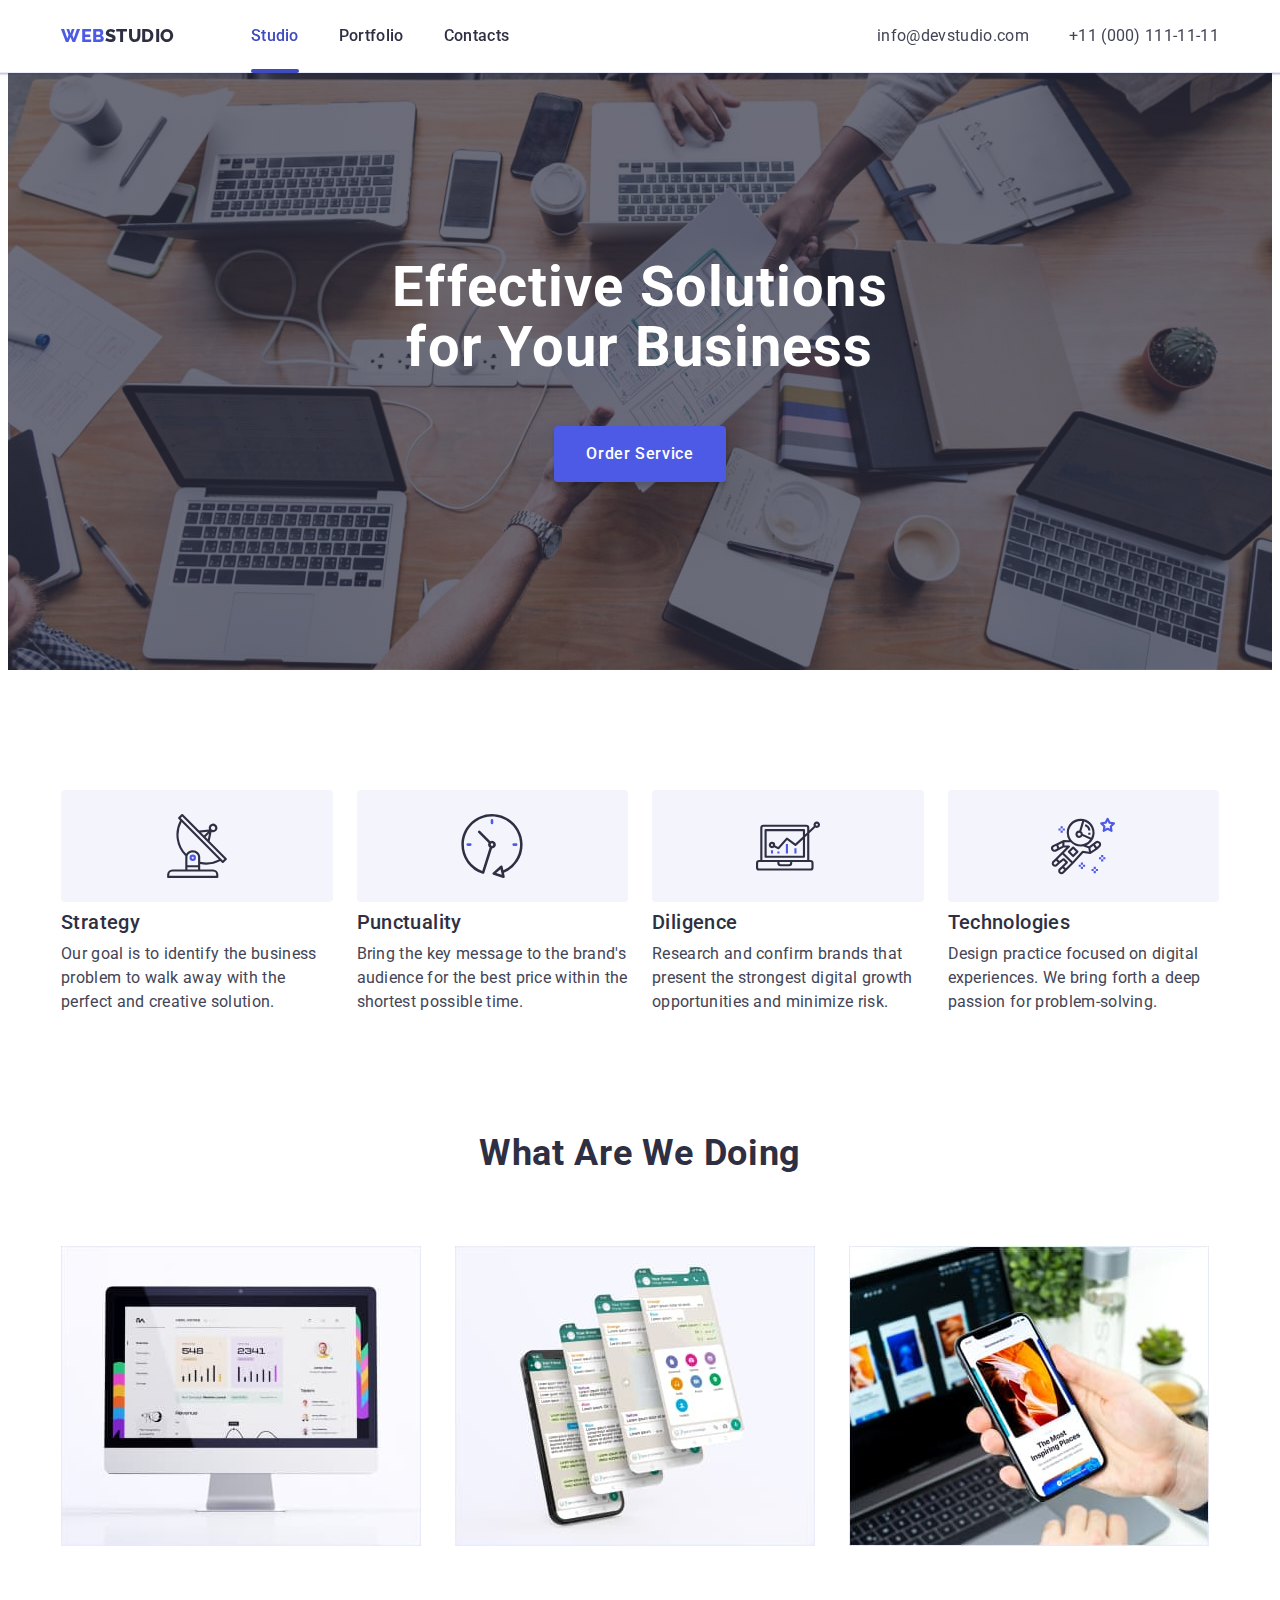
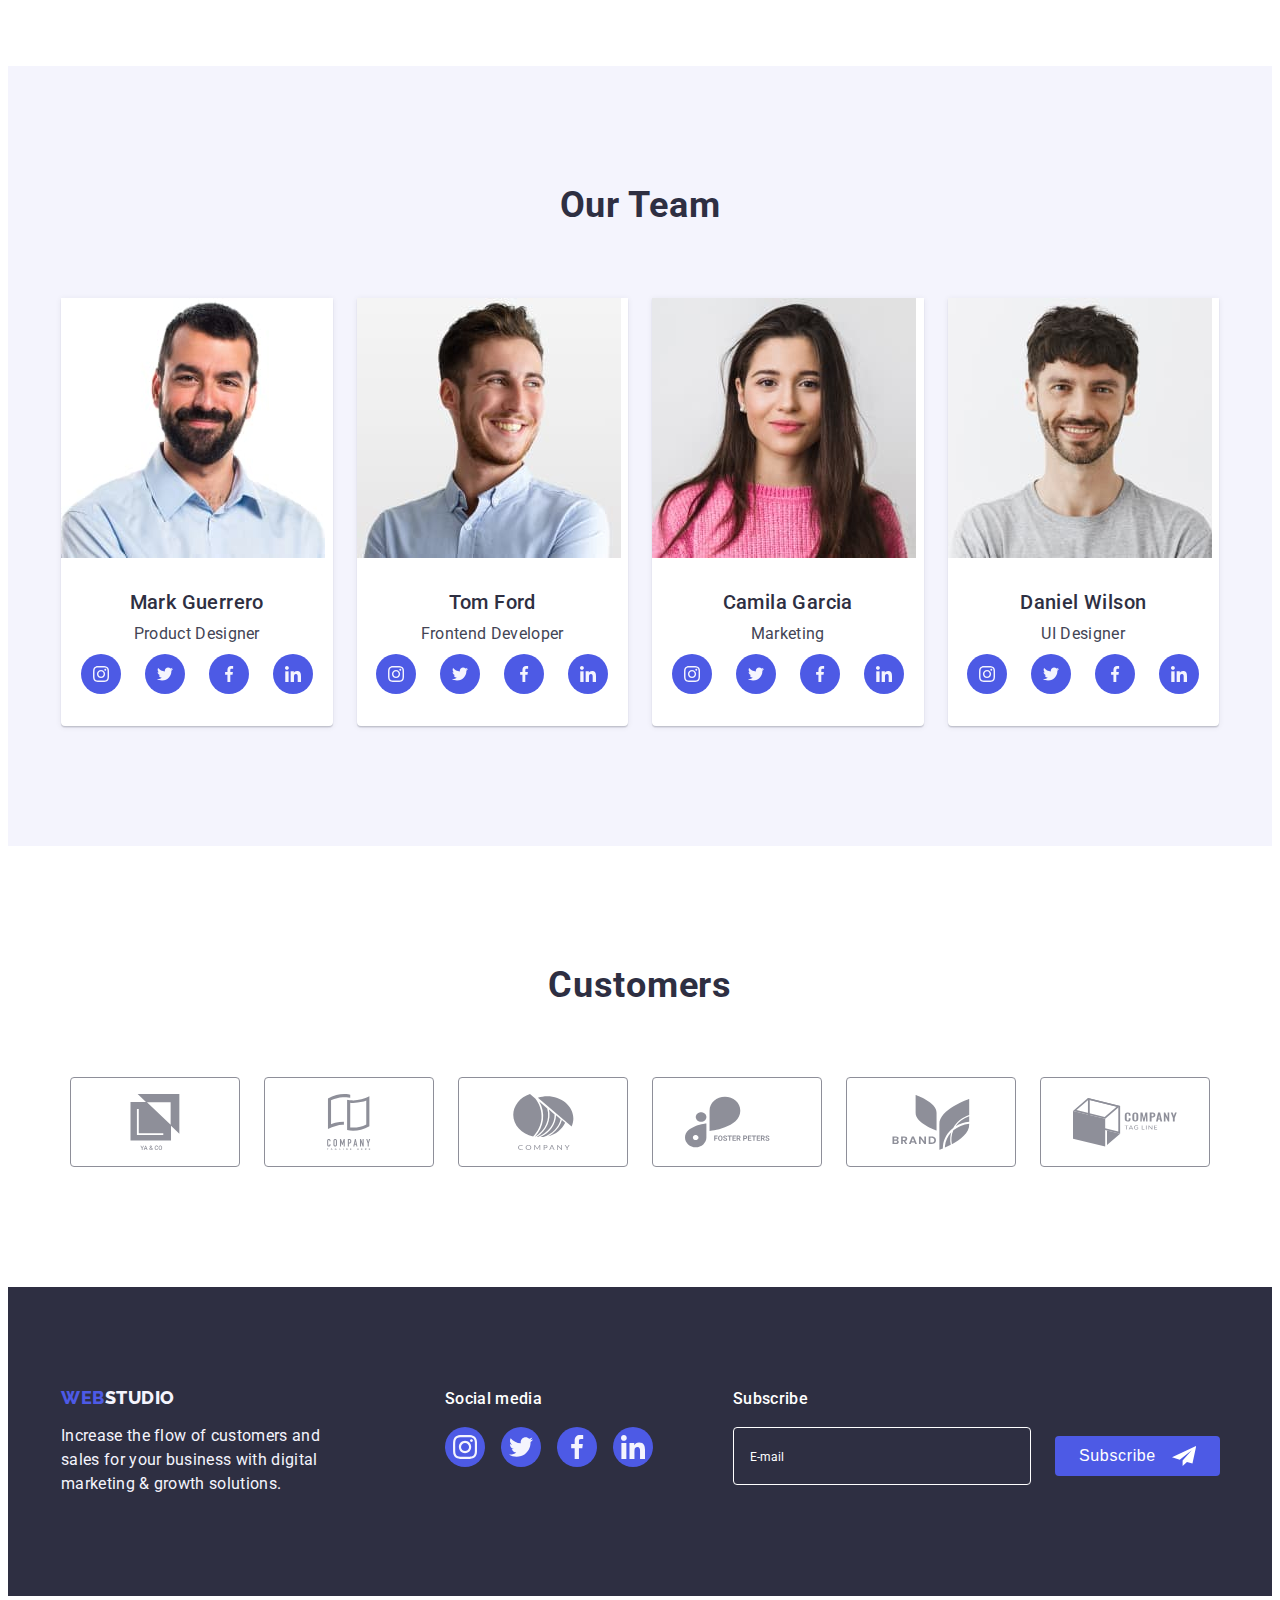
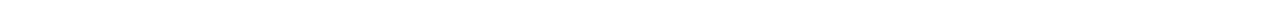
==== index.html @ 30dc5c8a "Initial commit" ====
<!DOCTYPE html>
<html lang="en">
  <head>
    <meta charset="UTF-8" />
    <meta http-equiv="X-UA-Compatible" content="IE=edge" />
    <meta name="viewport" content="width=device-width, initial-scale=1.0" />
    <link rel="preconnect" href="https://fonts.googleapis.com" />
    <link rel="preconnect" href="https://fonts.gstatic.com" crossorigin />
    <link
      href="https://fonts.googleapis.com/css2?family=Raleway:wght@800&family=Roboto:wght@400;500;700;900&display=swap"
      rel="stylesheet"
    />
    <link
      rel="stylesheet"
      href="https://cdnjs.cloudflare.com/ajax/libs/modern-normalize/1.1.0/modern-normalize.min.css"
      integrity="sha512-wpPYUAdjBVSE4KJnH1VR1HeZfpl1ub8YT/NKx4PuQ5NmX2tKuGu6U/JRp5y+Y8XG2tV+wKQpNHVUX03MfMFn9Q=="
      crossorigin="anonymous"
      referrerpolicy="no-referrer"
    />
    <link rel="stylesheet" href="./css/styles.css" />
    <title>webstudio</title>
  </head>
  <body class="body">
    <!-- header -->

    <header class="header">
      <div class="container header-container">
        <nav class="navigation">
          <a class="logo link" href="./index.html"
            >Web<span class="studio">Studio</span></a
          >
          <ul class="list list-navigation">
            <li class="item-nav contact-nav-item">
              <a class="link link-nav active-nav" href="./index.html">Studio</a>
            </li>
            <li class="item-nav">
              <a class="link link-nav" href="./portfolio.html">Portfolio</a>
            </li>
            <li class="item-nav">
              <a class="link link-nav" href="">Contacts</a>
            </li>
          </ul>
        </nav>
        <address class="address">
          <ul class="list list-contact">
            <li class="item-contact">
              <a class="link link-contact" href="mailto:info@devstudio.com"
                >info@devstudio.com</a
              >
            </li>
            <li class="item-contact">
              <a class="link link-contact" href="tel:+110001111111"
                >+11 (000) 111-11-11</a
              >
            </li>
          </ul>
        </address>
      </div>
    </header>

    <main>
      <!-- hero -->
      <section class="hero">
        <div class="container hero-container">
          <h1 class="hero-title">Effective Solutions for Your Business</h1>
          <button class="hero-button" type="button" data-modal-open>
            Order Service
          </button>
        </div>
      </section>

      <!-- advantages -->
      <section class="advantages">
        <div class="container container-advantages">
          <h2 hidden class="title-hidden">Advantages</h2>
          <ul class="list list-advantages">
            <li class="list-item item-advantages">
              <div class="icon-container">
                <svg class="icon-advatages" width="64" height="64">
                  <use href="./images/icons.svg#icon-antenna"></use>
                </svg>
              </div>
              <h3 class="subtitle">Strategy</h3>
              <p class="text">
                Our goal is to identify the business problem to walk away with
                the perfect and creative solution.
              </p>
            </li>
            <li class="list-item item-advantages">
              <div class="icon-container">
                <svg class="icon-advatages" width="64" height="64">
                  <use href="./images/icons.svg#icon-clock"></use>
                </svg>
              </div>
              <h3 class="subtitle">Punctuality</h3>
              <p class="text">
                Bring the key message to the brand's audience for the best price
                within the shortest possible time.
              </p>
            </li>
            <li class="list-item item-advantages">
              <div class="icon-container">
                <svg class="icon-advatages" width="64" height="64">
                  <use href="./images/icons.svg#icon-diagram"></use>
                </svg>
              </div>
              <h3 class="subtitle">Diligence</h3>
              <p class="text">
                Research and confirm brands that present the strongest digital
                growth opportunities and minimize risk.
              </p>
            </li>
            <li class="list-item item-advantages">
              <div class="icon-container">
                <svg class="icon-advatages" width="64" height="64">
                  <use href="./images/icons.svg#icon-astronaut"></use>
                </svg>
              </div>
              <h3 class="subtitle">Technologies</h3>
              <p class="text">
                Design practice focused on digital experiences. We bring forth a
                deep passion for problem-solving.
              </p>
            </li>
          </ul>
        </div>
      </section>

      <!-- activity -->
      <section class="activity">
        <div class="container activity-container">
          <h2 class="section-title">What are we doing</h2>
          <ul class="list activity-list">
            <li class="item-activity">
              <img src="./images/comp.jpg" alt="picture" width="360" />
            </li>
            <li class="item-activity">
              <img src="./images/phones.jpg" alt="picture" width="360" />
            </li>
            <li class="item-activity">
              <img src="./images/telephone.jpg" alt="picture" width="360" />
            </li>
          </ul>
        </div>
      </section>

      <!-- about team -->
      <section class="section-team">
        <div class="container">
          <h2 class="section-title">Our Team</h2>
          <ul class="list list-team">
            <li class="list-team-item">
              <img src="./images/mark1.jpg" alt="photo" width="264" />
              <div class="team-members">
                <h3 class="subtitle">Mark Guerrero</h3>
                <p class="text">Product Designer</p>
                <ul class="list social-list">
                  <li class="social-list-item">
                    <a class="social-link" href="">
                      <svg class="icon-social-link" width="16" height="16">
                        <use
                          class="icon-social-link"
                          href="./images/icons.svg#icon-instagram"
                        ></use>
                      </svg>
                    </a>
                  </li>
                  <li class="social-list-item">
                    <a class="social-link" href="">
                      <svg class="icon-social-link" width="16" height="16">
                        <use href="./images/icons.svg#icon-twitter"></use>
                      </svg>
                    </a>
                  </li>
                  <li class="social-list-item">
                    <a class="social-link" href="">
                      <svg class="icon-social-link" width="16" height="16">
                        <use href="./images/icons.svg#icon-facebook"></use>
                      </svg>
                    </a>
                  </li>
                  <li class="social-list-item">
                    <a class="social-link" href="">
                      <svg class="icon-social-link" width="16" height="16">
                        <use href="./images/icons.svg#icon-linkedin"></use>
                      </svg>
                    </a>
                  </li>
                </ul>
              </div>
            </li>
            <li class="list-team-item">
              <img src="./images/tom1.jpg" alt="photo" width="264" />
              <div class="team-members">
                <h3 class="subtitle">Tom Ford</h3>
                <p class="text">Frontend Developer</p>
                <ul class="list social-list">
                  <li class="social-list-item">
                    <a class="social-link" href="">
                      <svg class="icon-social-link" width="16" height="16">
                        <use
                          class="icon-social-link"
                          href="./images/icons.svg#icon-instagram"
                        ></use>
                      </svg>
                    </a>
                  </li>
                  <li class="social-list-item">
                    <a class="social-link" href="">
                      <svg class="icon-social-link" width="16" height="16">
                        <use href="./images/icons.svg#icon-twitter"></use>
                      </svg>
                    </a>
                  </li>
                  <li class="social-list-item">
                    <a class="social-link" href="">
                      <svg class="icon-social-link" width="16" height="16">
                        <use href="./images/icons.svg#icon-facebook"></use>
                      </svg>
                    </a>
                  </li>
                  <li class="social-list-item">
                    <a class="social-link" href="">
                      <svg class="icon-social-link" width="16" height="16">
                        <use href="./images/icons.svg#icon-linkedin"></use>
                      </svg>
                    </a>
                  </li>
                </ul>
              </div>
            </li>
            <li class="list-team-item">
              <img src="./images/camila1.jpg" alt="photo" width="264" />
              <div class="team-members">
                <h3 class="subtitle">Camila Garcia</h3>
                <p class="text">Marketing</p>
                <ul class="list social-list">
                  <li class="social-list-item">
                    <a class="social-link" href="">
                      <svg class="icon-social-link" width="16" height="16">
                        <use
                          class="icon-social-link"
                          href="./images/icons.svg#icon-instagram"
                        ></use>
                      </svg>
                    </a>
                  </li>
                  <li class="social-list-item">
                    <a class="social-link" href="">
                      <svg class="icon-social-link" width="16" height="16">
                        <use href="./images/icons.svg#icon-twitter"></use>
                      </svg>
                    </a>
                  </li>
                  <li class="social-list-item">
                    <a class="social-link" href="">
                      <svg class="icon-social-link" width="16" height="16">
                        <use href="./images/icons.svg#icon-facebook"></use>
                      </svg>
                    </a>
                  </li>
                  <li class="social-list-item">
                    <a class="social-link" href="">
                      <svg class="icon-social-link" width="16" height="16">
                        <use href="./images/icons.svg#icon-linkedin"></use>
                      </svg>
                    </a>
                  </li>
                </ul>
              </div>
            </li>
            <li class="list-team-item">
              <img src="./images/daniel1.jpg" alt="photo" width="264" />
              <div class="team-members">
                <h3 class="subtitle">Daniel Wilson</h3>
                <p class="text">UI Designer</p>
                <ul class="list social-list">
                  <li class="social-list-item">
                    <a class="social-link" href="">
                      <svg class="icon-social-link" width="16" height="16">
                        <use
                          class="icon-social-link"
                          href="./images/icons.svg#icon-instagram"
                        ></use>
                      </svg>
                    </a>
                  </li>
                  <li class="social-list-item">
                    <a class="social-link" href="">
                      <svg class="icon-social-link" width="16" height="16">
                        <use href="./images/icons.svg#icon-twitter"></use>
                      </svg>
                    </a>
                  </li>
                  <li class="social-list-item">
                    <a class="social-link" href="">
                      <svg class="icon-social-link" width="16" height="16">
                        <use href="./images/icons.svg#icon-facebook"></use>
                      </svg>
                    </a>
                  </li>
                  <li class="social-list-item">
                    <a class="social-link" href="">
                      <svg class="icon-social-link" width="16" height="16">
                        <use href="./images/icons.svg#icon-linkedin"></use>
                      </svg>
                    </a>
                  </li>
                </ul>
              </div>
            </li>
          </ul>
        </div>
      </section>

      <!-- customers -->
      <section class="section-customers">
        <div class="container">
          <h2 class="section-title customers">Customers</h2>
          <ul class="list list-customers">
            <li class="item-list-customers">
              <a class="link-customers" href="">
                <svg class="icon-customers" width="104" height="56">
                  <use href="./images/icons.svg#group"></use>
                </svg>
              </a>
            </li>
            <li class="item-list-customers">
              <a class="link-customers" href="">
                <svg class="icon-customers" width="104" height="56">
                  <use href="./images/icons.svg#group-1"></use>
                </svg>
              </a>
            </li>
            <li class="item-list-customers">
              <a class="link-customers" href="">
                <svg class="icon-customers" width="104" height="56">
                  <use href="./images/icons.svg#group-2"></use>
                </svg>
              </a>
            </li>
            <li class="item-list-customers">
              <a class="link-customers" href="">
                <svg class="icon-customers" width="104" height="56">
                  <use href="./images/icons.svg#group-3"></use>
                </svg>
              </a>
            </li>
            <li class="item-list-customers">
              <a class="link-customers" href="">
                <svg class="icon-customers" width="104" height="56">
                  <use href="./images/icons.svg#group-4"></use>
                </svg>
              </a>
            </li>
            <li class="item-list-customers">
              <a class="link-customers" href="">
                <svg class="icon-customers" width="104" height="56">
                  <use href="./images/icons.svg#group-5"></use>
                </svg>
              </a>
            </li>
          </ul>
        </div>
      </section>
    </main>
    <!-- ===footer====== -->
    <footer class="footer">
      <div class="container container-footer">
        <div class="logo-footer">
          <a class="logo link logo-link" href="./index.html"
            >Web<span class="studio-footer">Studio</span>
          </a>
          <p class="text-footer">
            Increase the flow of customers and sales for your business with
            digital marketing & growth solutions.
          </p>
        </div>
        <div class="social-media">
          <p class="subtitle-footer">Social media</p>
          <ul class="list footer-social-list">
            <li class="item-footer-social-list">
              <a class="link-footer-social-list" href="">
                <svg class="icon-footer-social-list" width="24" height="24">
                  <use href="./images/icons.svg#icon-instagram"></use>
                </svg>
              </a>
            </li>
            <li class="item-footer-social-list">
              <a class="link-footer-social-list" href="">
                <svg class="icon-footer-social-list" width="24" height="24">
                  <use href="./images/icons.svg#icon-twitter"></use>
                </svg>
              </a>
            </li>
            <li class="item-footer-social-list">
              <a class="link-footer-social-list" href="">
                <svg class="icon-footer-social-list" width="24" height="24">
                  <use href="./images/icons.svg#icon-facebook"></use>
                </svg>
              </a>
            </li>
            <li class="item-footer-social-list">
              <a class="link-footer-social-list" href="">
                <svg class="icon-footer-social-list" width="24" height="24">
                  <use href="./images/icons.svg#icon-linkedin"></use>
                </svg>
              </a>
            </li>
          </ul>
        </div>
        <form class="subscribe-form">
          <p class="subtitle-footer">Subscribe</p>
          <div class="subscribe-container">
            <label class="subscribe-label">
              <input
                class="useremail-input"
                type="email"
                name="useremail"
                placeholder="E-mail"
                required
              />
            </label>
            <button class="subscribe-button" type="submit">
              Subscribe
              <svg class="subscribe-icon" width="24" height="24">
                <use href="./images/icons.svg#telegram"></use>
              </svg>
            </button>
          </div>
        </form>
      </div>
    </footer>

    <!-- =====modal-window==== -->
    <div class="backdrop is-hidden" data-modal>
      <div class="modal-window">
        <button class="modal-close-btm" type="button" data-modal-close>
          <svg class="modal-icon" width="8" height="8">
            <use href="./images/icons.svg#vector-modal"></use>
          </svg>
        </button>
        <form class="modal-form">
          <p class="title-modal">
            Leave your contacts and we will call you back
          </p>
          <label class="modal-active-field">
            <span class="text-modal">Name</span>
            <span class="wrap-modal-icon">
              <input
                class="modal-form-input"
                type="text"
                name="username"
                autofocus
                required
                minlength="2"
              />
              <svg class="icon-contact" width="12" height="12">
                <use href="./images/icons.svg#name"></use>
              </svg>
            </span>
          </label>
          <label class="modal-active-field">
            <span class="text-modal">Phone</span>
            <span class="wrap-modal-icon">
              <input
                class="modal-form-input"
                type="tel"
                name="usertel"
                required
                pattern="^[0-9]"
                title="xxx-xxx-xx-xx"
              />
              <svg class="icon-contact" width="13" height="13">
                <use href="./images/icons.svg#tel"></use>
              </svg>
            </span>
          </label>
          <label class="modal-active-field">
            <span class="text-modal">Email</span>
            <span class="wrap-modal-icon">
              <input class="modal-form-input" type="email" name="useremail" />
              <svg class="icon-contact" width="15" height="12">
                <use href="./images/icons.svg#email"></use>
              </svg>
            </span>
          </label>
          <label>
            <span class="text-modal">Comment</span>
            <textarea
              class="modal-form-message"
              name="usermessage"
              placeholder="Text input"
            ></textarea>
          </label>
          <input
            class="hidden-checkbox"
            type="checkbox"
            name="checkbox"
            id="privacy-policy"
          />
          <label class="modal-checkbox" for="privacy-policy">
            <svg class="icon-agree" width="10" height="8">
              <use href="./images/icons.svg#agree"></use>
            </svg>
            I accept the terms and conditions of the
            <a class="link-modal" href="">&nbsp;Privacy Policy </a>
          </label>
          <button class="button-send" type="submit">Send</button>
        </form>
      </div>
    </div>
    <script src="./js/modal.js"></script>
  </body>
</html>
---- css/styles.css ----
.body {
  font-family: "Roboto", sans-serif;
  background-color: var(--primary-background);
  color: var(--primary-color);
}
:root {
  --iris: #4D5AE5;
  --primary-color: #434455;
  --primary-background: #ffffff;
  --secondary-color: #2e2f42;
  --hover-focus: #404bbf;
  --button-color: #4d5ae5;
  --secondary-background: #f4f4fd;
  --background-modal: #FCFCFC;
  --border-color: #e7e9fc;
  --icon-color:#8e8f99;
  --secondary-hover-focus: #31d0aa;
  --transition: 250ms cubic-bezier(0.4, 0, 0.2, 1);
}
/* =====style none===== */
.list {
  list-style: none;
}
.link {
  text-decoration: none;
}
ul {
  margin: 0;
  padding: 0;
  padding-left: 0;
}
h1,
h2,
h3,
h4,
p {
  margin: 0;
  padding: 0;
}
img {
  display: block;
}
/* ===container=== */
.container {
  width: 1158px;
  padding: 0 15px;
  margin-left: auto;
  margin-right: auto;
}
/*===== header===== */
.header { 
  border-bottom: 1px solid var(--border-color);
  box-shadow:
  0px 1px 6px 0px #2E2F4214,
  0px 1px 1px 0px #2E2F4229,
  0px 2px 1px 0px #2E2F4214;
  position: fixed;
  top: 0;
  left: 0;  
  width: 100%;
  z-index: 90;
  background-color: var(--primary-background); 
}

.logo {
  font-family: "Raleway", sans-serif;
  font-weight: 800;
  font-size: 18px;
  line-height: 1.17;
  letter-spacing: 0.03em;
  text-transform: uppercase;
  color: var(--button-color);
}
.logo .studio {
  color: var(--secondary-color);
}
.link-nav {
  font-weight: 500;
  font-size: 16px;
  line-height: 1.5;
  letter-spacing: 0.02em;
  color: var(--secondary-color);
  display: block;
  padding-top: 24px;
  padding-bottom: 24px;
  position: relative;
  transition: color var(--transition);
}
.link-nav::after{
  content: '';
  width: 100%;
  height: 4px;
  border-radius: 2px;
  
  display: block;
  position: absolute;
  left: 0;
  bottom: -1px;
}
.link-nav.active-nav::after{
background-color: var(--hover-focus);
}
.active-nav{ 
  color:var(--hover-focus);
}
.contact-nav{
display: flex;
flex-direction: column;

}
.link-nav:hover,
.link-nav:focus {
  color: var(--hover-focus);

}
.address {
  font-style: normal;
}
.link-contact {
  font-style: normal;
  font-size: 16px;
  line-height: 1.5;
  letter-spacing: 0.02em;
  color: var(--primary-color);
  transition: color var(--transition);
}
.link-contact:focus,
.link-contact:hover {
  color: var(--hover-focus);
}
.logo {
  margin-right: 76px;
}
.list-navigation {
  display: flex;
  gap: 40px;
}

.list-contact {
  display: flex;
  gap: 40px;
}
.navigation {
  display: flex;
  align-items: center;
}
.header-container {
  display: flex;
  align-items: center;
  border-bottom: var(--border-color) 1px;
}
.address {
  margin-left: auto;
}
/*==== hero==== */
.hero { max-width: 1440px;
  background-image:linear-gradient(rgba(46, 47, 66, 0.7), rgba(46, 47, 66, 0.7)),
  url(../images/people-office.jpg); 
  background-repeat: no-repeat;
  background-position: center;
  background-size: cover;
  background-color: var(--secondary-color);
  padding-top: 188px;
  padding-bottom: 188px;
  margin-right: auto;
  margin-left: auto;
  margin-top: 70px;
}
.hero-title {
  font-weight: 700;
  font-size: 56px;
  line-height: 1.07;
  text-align: center;
  letter-spacing: 0.02em;
  color: var(--primary-background);

  max-width: 496px;
  text-align: center;
  margin-left: auto;
  margin-right: auto;
  margin-bottom: 48px;
}
.hero-container {
  margin-left: auto;
  margin-right: auto;
  text-align: center;
}
.hero-button {
  font-family: "Roboto", sans-serif;
  font-weight: 500;
  font-size: 16px;
  line-height: 1.5;
  letter-spacing: 0.04em;
  background: var(--button-color);
  color: var(--primary-background);
  cursor: pointer;
  min-width: 169px;
  display: block;
  margin-left: auto;
  margin-right: auto;
  padding: 16px 32px;
  box-shadow: 0px 4px 4px rgba(0, 0, 0, 0.15);
  border-radius: 4px;
  border: none;
  transition: background-color 250ms cubic-bezier(0.4, 0, 0.2, 1);
}
.hero-button:hover,
.hero-button:focus {
  background: var(--hover-focus);
}

/*====section advantages==== */
.section-title {
  font-weight: 700;
  font-size: 36px;
  line-height: 1.11;
  text-align: center;
  letter-spacing: 0.02em;
  text-transform: capitalize;
  color: var(--secondary-color);
  margin-left: auto;
  margin-right: auto;
  margin-bottom: 72px;
}
.subtitle {
  font-weight: 500;
  font-size: 20px;
  line-height: 1.2;
  letter-spacing: 0.02em;
  color: var(--secondary-color);
}
.text {
  line-height: 1.5;
  letter-spacing: 0.02em;
}
.item-advantages {
  width: 264px;
  flex-basis: calc((100% - 3 * 24px) / 4);
}
.list-advantages {
  display: flex;
  gap: 24px;
}
.subtitle {
  margin-bottom: 8px;
}
.advantages {
  padding-top: 120px;
  padding-bottom: 120px;
}
.icon-container{ 
height: 112px;
border-radius: 4px;
background-color: var(--secondary-background); 
display:flex;
justify-content: center;
align-items: center;
margin-bottom: 8px;
}

/* ====sectoin activity==== */
.list-item {
  background-color: var(--primary-background);
}
.activity-list {
  display: flex;
  gap: 24px;
}
.item-activity {
  flex-basis: calc((100% - 2 * 24px) / 3);
}
.activity {
  padding-bottom: 120px;
}
/* ====section about team===== */
.section-team {
  background-color: var(--secondary-background);
  padding-bottom: 120px;
  padding-top: 120px;
}
.list-team-item {
  background-color: var(--primary-background);
  border-radius: 0px 0px 4px 4px;
  box-shadow:0px 1px 6px rgba(46, 47, 66, 0.08),
    0px 1px 1px rgba(46, 47, 66, 0.16),
    0px 2px 1px rgba(46, 47, 66, 0.08);;
}
.list-team {
  display: flex;
  flex-wrap: wrap;
  gap: 24px;
}
.list-team-item {
  flex-basis: calc((100% - 3 * 24px) / 4);
}
.team-members {
  padding: 32px 0;
  text-align: center;
}
.social-list{
  margin-top: 8px;
}
.social-list{
display: flex;
justify-content: center;
align-items: center;
gap: 24px;
}
.icon-social-link{fill: var(--secondary-background);
}
.social-link{
width: 40px;
height: 40px;
display: flex;
justify-content: center;
align-items: center;
border-radius: 50%;
background-color: var(--button-color);
transition: background-color var(--transition);
}
.social-link:hover,
.social-link:focus{
  background-color: var(--hover-focus);
}
/* ===customers=== */

.customers{
  line-height: 1.1
}
.section-customers{
padding-top: 120px;
padding-bottom: 120px;
margin-left: auto;
margin-right: auto;
}
.link-customers{
width: 168px;
height: 88px;
display: flex;
justify-content: center;
align-items: center;
border: 1px solid var(--icon-color);
color: var(--icon-color);
border-radius: 4px;
transition: border-color 250ms cubic-bezier(0.4, 0, 0.2, 1),
  color 250ms cubic-bezier(0.4, 0, 0.2, 1);
}
.list-customers{
margin-top: 72px;
display: flex;
justify-content: center;
align-items: center;
gap: 24px;
}
.icon-customers{
  fill:currentColor;
}
.link-customers:hover,
.link-customers:focus{
color: var(--hover-focus);
}
.link-customers:hover,
.link-customers:focus{
border-color: var(--hover-focus);}
/* footer */
.studio-footer {
  color: var(--secondary-background);
}
.text-footer {
  font-weight: 400;
  font-size: 16px;
  line-height: 1.5;
  letter-spacing: 0.02em;
  color: var(--secondary-background);
}
.footer {
  background: var(--secondary-color);
  padding-top: 100px;
  padding-bottom: 100px;
}
.logo-link {
  display: inline-block;
  margin-bottom: 16px;
}
.text-footer {
  width: 264px;
}
.subtitle-footer{
  font-weight: 500;
  font-size: 16px;
  line-height: 1.5;
  letter-spacing: 0.02em;
  color: var(--primary-background);
  margin-bottom: 16px;
}
.container-footer{
  display: flex;
  align-items: baseline;
}
.logo-footer {
  margin-right: 120px;
}
.footer-social-list{
  display: flex;
  align-items: center;
  gap: 16px;
}

.link-footer-social-list{
  width: 40px;
  height: 40px;
  display: flex;
  justify-content: center;
  align-items: center;
  border-radius: 50%;
  background-color: var(--button-color);
  transition: background-color var(--transition);
}
.icon-footer-social-list{
  fill: var(--secondary-background)
}
.link-footer-social-list:hover,
.link-footer-social-list:focus{
  background-color: var(--secondary-hover-focus);
}
.subscribe-form {
  margin-left: 80px; 
}
.useremail-input {
  min-width: 264px;
  min-height: 40px;
  border: 1px solid var(--primary-background);
  background-color: var(--secondary-color);
  padding: 8px  16px;
  border-radius: 4px;
  color: var(--primary-background);
  transition: border-color var(--transition);
}
.useremail-input::placeholder{
  font-family: "Roboto", sans-serif;
  font-weight: 400;
    font-size: 12px;
    line-height: 2;
    color: var(--primary-background);
}
.subscribe-container{
  display: flex;
  align-items: baseline;
  gap: 24px;
}
.useremail-input:focus{
  border-color: var(--hover-focus);
  outline: none;
}
.subscribe-button{
  font-weight: 500;
  font-size: 16px;
  line-height: 1.5;
  letter-spacing: 0.04em;
  min-width: 165px;
  padding: 8px 24px;
  background-color: var(--iris);
  color: var(--primary-background);
  border-radius: 4px;
  display: flex;
  align-items: center;
  gap: 16px;
  transition: background-colol var(--transition);
  border: none;
}
.subscribe-button:hover,
.subscribe-button:focus{
  background-color: var(--hover-focus);
}
.subscribe-icon{
  fill: var(--primary-background);
}

/* ====portfolio==== */
.button-portfolio {
  font-family: "Roboto", sans-serif;
  background: var(--secondary-background);
  font-weight: 500;
  font-size: 16px;
  line-height: 1.5;
  letter-spacing: 0.04em;
  color: var(--button-color);
  cursor: pointer;
  border: 1px solid var(--border-color);
  border-radius: 4px;
  padding: 12px 24px;
  transition: color var(--transition),
    background-color var(--transition),
    border-color var(--transition),
    box-shadow var(--transition);
}
.item-button{
  transition:background-color var(--transition),
  color var(--transition),border-color var(--transition);
}
.button-portfolio:hover,
.button-portfolio:focus {
  background: var(--hover-focus);
  color: var(--primary-background);
  border: 1px solid transparent;
  box-shadow: 0px 2px 2px 0px #0000001F,
   0px 2px 1px 0px #00000014, 0px 3px 1px 0px #0000001A;
}
.list-button {
  display: flex;
  gap: 24px;
  justify-content: center;
  margin-bottom: 72px;
}
.text-portfolio {
  color: var(--primary-color);
}
.list-portfolio {
  display: flex;
  flex-wrap: wrap;
  column-gap: 24px;
  row-gap: 48px;
}
.item-list-portfolio {
  width: calc((100% - 48px) / 3);
}
.portfolio {
  padding-bottom: 120px;
  padding-top: 96px;
}
.category {
  padding: 32px 16px;
  border: 1px solid var(--border-color);
  border-top: none;
}
.link-portfolio{
  display: block;
}
.link-portfolio{ 
  transition:box-shadow var(--transition);
}
.link-portfolio:hover,
.link-portfolio:focus{
  box-shadow: 0px 1px 6px rgba(46, 47, 66, 0.08),
  0px 1px 1px rgba(46, 47, 66, 0.16),
  0px 2px 1px rgba(56, 60, 141, 0.08)
}
.text-card{
  font-weight: 400;
  font-size: 16px;
  line-height: 1.5;
  letter-spacing: 0.02em;
  color: var(--secondary-background);
  background-color: var(--iris);
  padding: 40px 32px;
  position: absolute;
  top: 0;
  left: 0;
  width: 100%;
  height: 100%;
  transform: translateY(100%);
  overflow: auto;
  transition: transform var(--transition);
}
.card-wrap{
  position: relative;
  overflow: hidden;
}
.link-portfolio:hover .text-card,
.link-portfolio:focus .text-card{
  transform: translateY(0%);
}
/* ======modal-window====== */
.backdrop{
  position:fixed ;
  top: 0;
  left: 0;
  width: 100%;
  height: 100%;
  z-index: 100;
  background-color: rgba(46, 47, 66, 0.4);
  transition: opacity var(--transition),
  visibility var(--transition);
}
.modal-window{
  width: 408px;
  min-height: 584px;
  background-color: var(--background-modal);
  box-shadow: 0px 1px 1px rgba(0, 0, 0, 0.14),
   0px 1px 3px rgba(0, 0, 0, 0.12), 0px 2px 1px
   rgba(0, 0, 0, 0.2);
  border-radius: 4px;
  position: absolute;
  top: 50%;
  left: 50%;
  transform: translate(-50%,-50%);
  transition: transform var(--transition);
}
.modal-close-btm{
  display: block;
  width: 24px;
  height: 24px;
  background-color: var(--border-color);
  border: 1px solid rgba(0, 0, 0, 0.1);
  border-radius: 50%;
  padding: 0;
  cursor: pointer;
  display: flex;
  justify-content: center;
  align-items: center;
  position: absolute;
  top: 24px;
  right: 24px;
  transition: background-color var(--transition)
  border var(--transition); 
  transition: background-color var(--transition), 
  border var(--transition);
}
.modal-icon{
  fill: var(--secondary-color) ;
  transition: fill var(--transition);
}
.modal-close-btm:hover,
.modal-close-btm:focus{
  background-color: var(--hover-focus);
  border: none;
}
.modal-close-btm:hover>.modal-icon,
.modal-close-btm:focus>.modal-icon {
  fill: var(--primary-background);
}
.is-hidden{
  visibility:hidden;
  opacity: 0;
  pointer-events: none;
}
.wrap-modal-icon{
  display: block;
  position: relative;
}
.icon-contact{
  position: absolute;
  top:50%;
  left:19px;
  transform: translate(-50% ,-50%);
}
.modal-form{
  padding: 72px 24px 24px;
}
.title-modal{
    font-weight: 500;
    font-size: 16px;
    line-height: 1.5;  
    letter-spacing: 0.02em;
    color: var(--secondary-color);
    margin-bottom: 16px;
}
.text-modal{
  display: block;
    font-weight: 400;
    font-size: 12px;
    line-height: 1.17;
    letter-spacing: 0.04em;
    color:var(--icon-color);
    margin-bottom: 4px;
}
.modal-active-field{
  display: block;
  margin-bottom: 8px;
}
.modal-form-input{
  width: 100%;
  padding: 8px 38px;
  transition: border-color var(--transition);
  border: 1px solid var(--secondary-color);
  border-radius: 4px;
}
.modal-form-input:focus{
  border-color: var(--iris);
  outline: none;
}
.icon-contact{
  fill:var(--secondary-color);
  transition: fill var(--transition);
}
.modal-form-input:focus+.icon-contact{
  fill: var(--iris); 
}
.modal-form-message{
  resize: none;
  width: 100%;
  min-height: 120px;
  border: 1px solid var(--secondary-color);
  border-radius: 4px;
  transition: border-color var(--transition);
  padding: 8px 16px;
}
.modal-form-message:focus
{border-color: var(--iris);
 outline: none;
}
.modal-form-message::placeholder{
  font-weight: 400;
  font-size: 12px;
  line-height: 1.17;
  letter-spacing: 0.04em;
  color:rgba(46, 47, 66, 0.4);
}
.modal-checkbox::before{
  content:'' ;
  display: block;
  width: 16px;
  height: 16px;
  cursor: pointer;
  border: 1px solid var(--secondary-color);
  border-radius: 2px;
  margin-right: 8px;
}
.modal-checkbox{
  position: relative;
  font-weight: 400;
  font-size: 12px;
  line-height: 1.17;
  letter-spacing: 0.04em;
  color:  var(--icon-color);
  display: flex;
  align-items: center;
  margin-bottom: 24px;
}
.icon-agree{
  position: absolute;
  top: 4px;
  left: 3px; ; 
  transform: translate(-50% -50%);
  fill: var(--primary-background);
  transition: fill var(--transition);
}
.hidden-checkbox:focus+.modal-checkbox::before{
  background-color: var(--iris);
}
.hidden-checkbox{ 
  width: 1px;
  height: 1px;
  opacity: 0;
  pointer-events: none;
  
}
.link-modal:hover,
.link-modal:focus{
  color: var(--hover-focus) ;
}
.link-modal{
  transition: color var(--transition);
  color: var(--iris);
}
 .button-send{
    font-weight: 500;
    font-size: 16px;
    line-height: 1.5;
    letter-spacing: 0.04em;
    margin-left: auto;
    margin-right: auto;
    display: flex;
    justify-content: center;
    align-self: center;
    color: var(--primary-background);
    background-color: var(--iris);
    padding: 16px 32px;
    box-shadow: 0px 4px 4px rgba(0, 0, 0, 0.15);
    border-radius: 4px;
    border: none;
    min-width: 169px;
    transition: background-color var(--transition);
 }
 .button-send:focus,
 .button-send:hover{
  background-color: var(--hover-focus);
 }
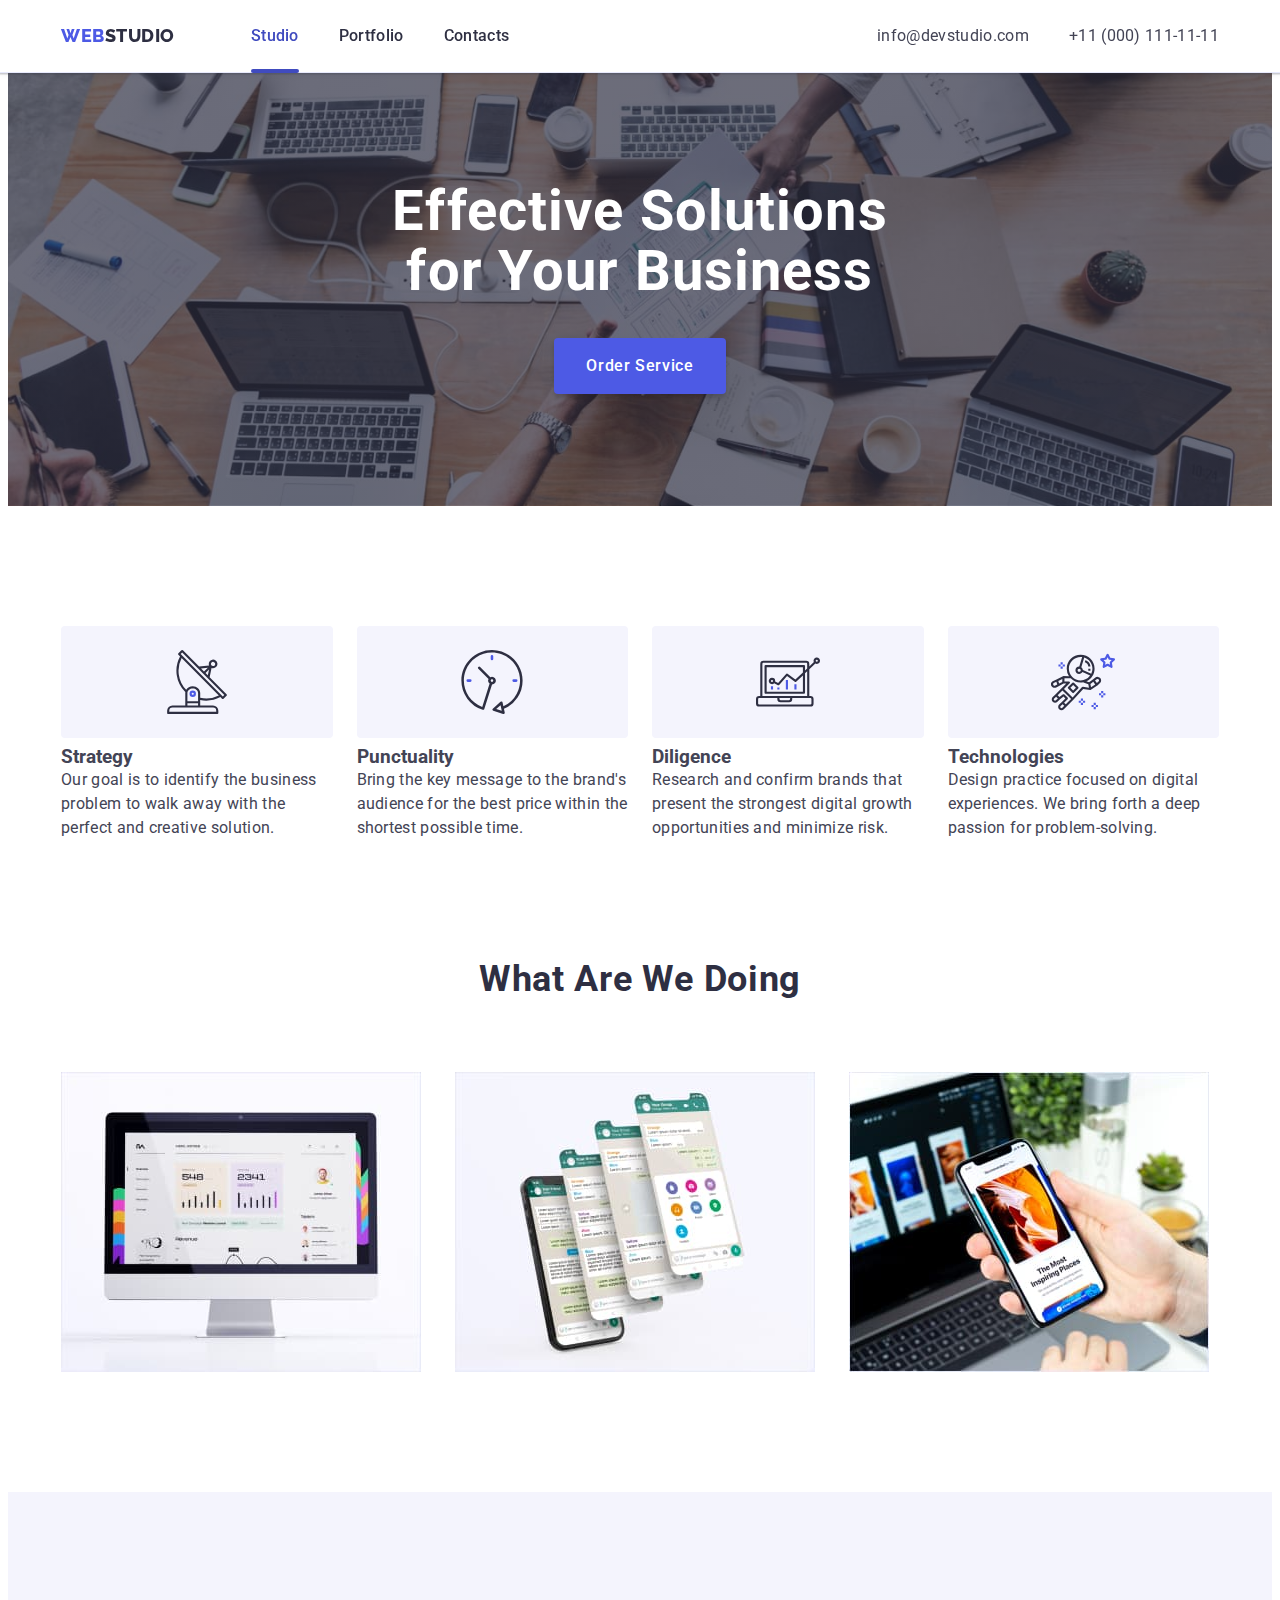
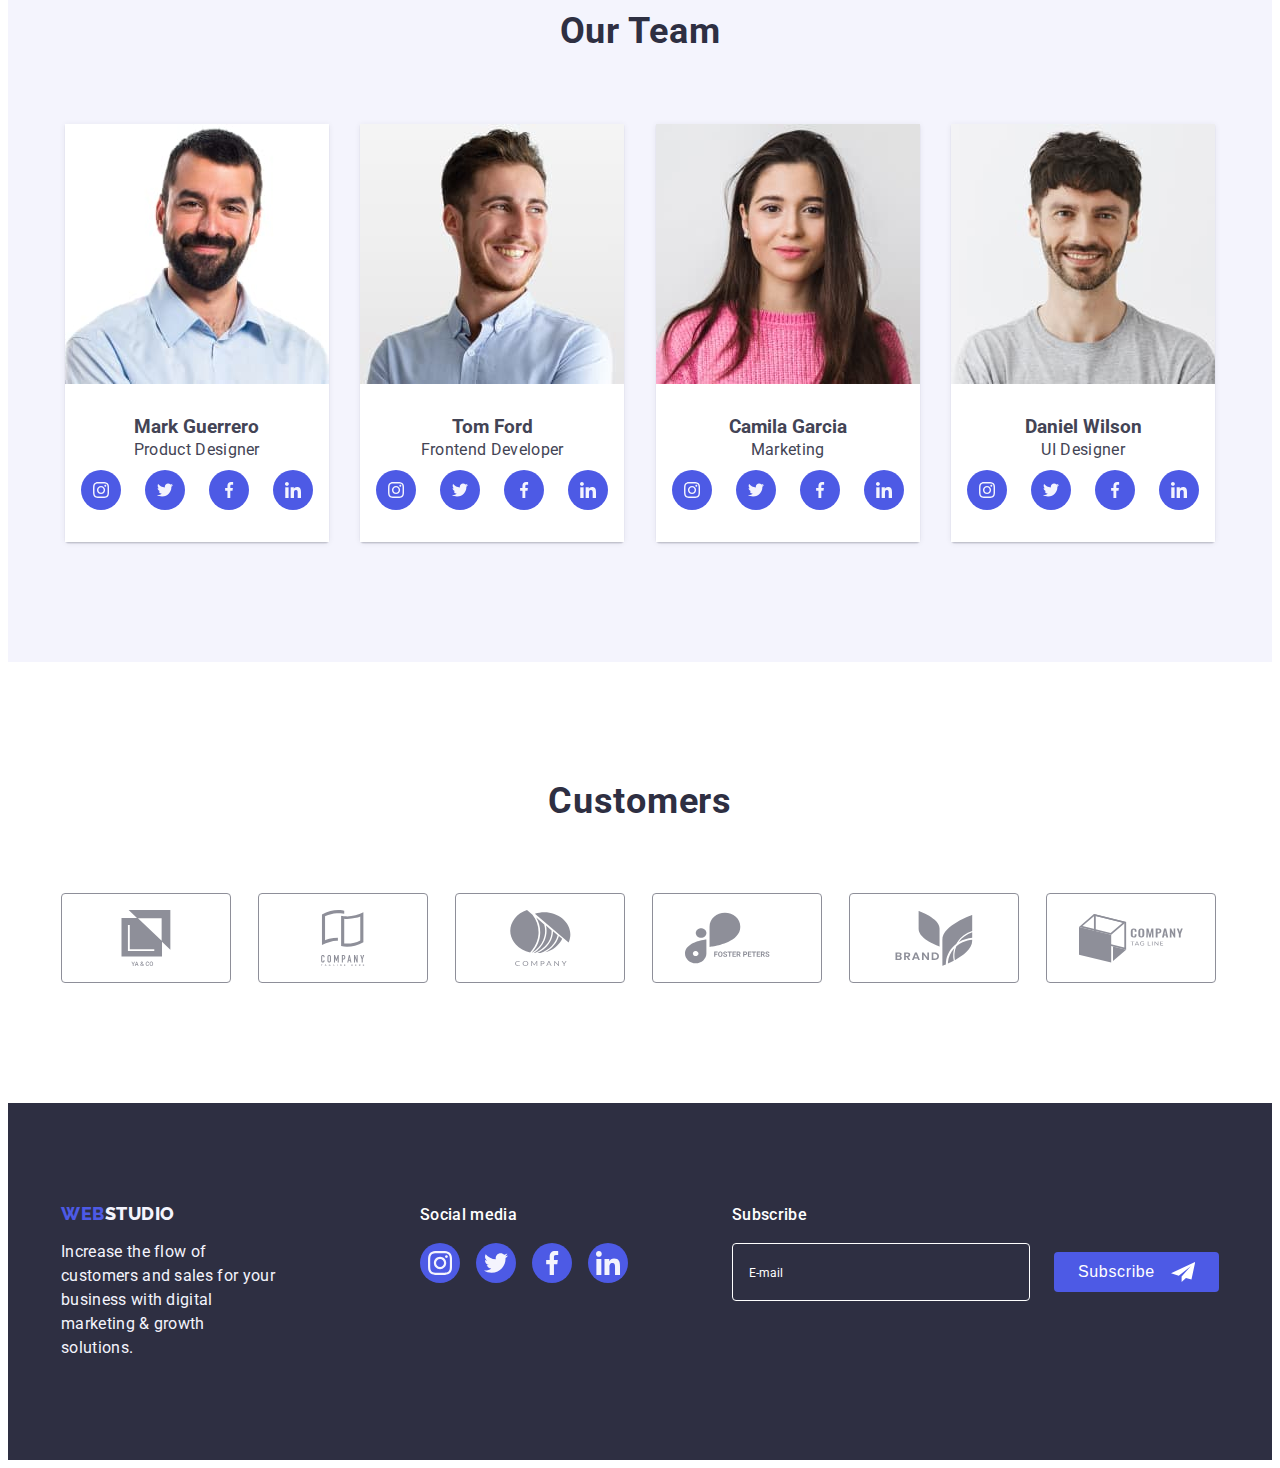
==== commit eaca11ca: "home-work" ====
--- a/index.html
+++ b/index.html
@@ -41,6 +41,16 @@
             </li>
           </ul>
         </nav>
+        <button
+          class="modal-open-btn js-open-menu"
+          type="button"
+          aria-expanded="false"
+          aria-controls="mobile-menu"
+        >
+          <svg class="modal-open-btn-icon" width="32" height="32">
+            <use href="./images/icons.svg#burger-icon"></use>
+          </svg>
+        </button>
         <address class="address">
           <ul class="list list-contact">
             <li class="item-contact">
@@ -55,6 +65,70 @@
             </li>
           </ul>
         </address>
+        <div class="mobile-menu js-menu-container" id="mobile-menu">
+          <div class="container mobile-menu-container">
+            <button class="mobile-close-btn js-close-menu">
+              <svg class="mobile-close-btn-icon" width="8" height="8">
+                <use href="./images/icons.svg#vector-modal"></use>
+              </svg>
+            </button>
+            <ul class="list list-menu">
+              <li class="item-list-menu">
+                <a class="link link-menu" href="./index.html">Studio</a>
+              </li>
+              <li class="item-list-menu">
+                <a class="link link-menu" href="./portfolio.html">Portfolio</a>
+              </li>
+              <li class="item-list-menu">
+                <a class="link link-menu" href="">Contacts</a>
+              </li>
+            </ul>
+            <ul class="list contacts">
+              <li class="item-contacts-tel">
+                <a class="link link-contact link-tel" href="tel:+110001111111"
+                  >+11 (000) 111-11-11</a
+                >
+              </li>
+              <li class="item-contacts">
+                <a
+                  class="link link-contact link-email"
+                  href="mailto:info@devstudio.com"
+                  >info@devstudio.com</a
+                >
+              </li>
+            </ul>
+            <ul class="list mobile-social-list">
+              <li class="mobile-social-list-item">
+                <a class="mobile-social-link" href="">
+                  <svg class="mobile-icon-social-link" width="24" height="24">
+                    <use href="./images/icons.svg#icon-instagram"></use>
+                  </svg>
+                </a>
+              </li>
+              <li class="mobile-social-list-item">
+                <a class="mobile-social-link" href="">
+                  <svg class="mobile-icon-social-link" width="24" height="24">
+                    <use href="./images/icons.svg#icon-twitter"></use>
+                  </svg>
+                </a>
+              </li>
+              <li class="mobile-social-list-item">
+                <a class="mobile-social-link" href="">
+                  <svg class="mobile-icon-social-link" width="24" height="24">
+                    <use href="./images/icons.svg#icon-facebook"></use>
+                  </svg>
+                </a>
+              </li>
+              <li class="mobile-social-list-item">
+                <a class="mobile-social-link" href="">
+                  <svg class="mobile-icon-social-link" width="24" height="24">
+                    <use href="./images/icons.svg#icon-linkedin"></use>
+                  </svg>
+                </a>
+              </li>
+            </ul>
+          </div>
+        </div>
       </div>
     </header>
 
@@ -70,6 +144,7 @@
       </section>
 
       <!-- advantages -->
+
       <section class="advantages">
         <div class="container container-advantages">
           <h2 hidden class="title-hidden">Advantages</h2>
@@ -80,7 +155,7 @@
                   <use href="./images/icons.svg#icon-antenna"></use>
                 </svg>
               </div>
-              <h3 class="subtitle">Strategy</h3>
+              <h3 class="subtitle title-advantages">Strategy</h3>
               <p class="text">
                 Our goal is to identify the business problem to walk away with
                 the perfect and creative solution.
@@ -92,7 +167,7 @@
                   <use href="./images/icons.svg#icon-clock"></use>
                 </svg>
               </div>
-              <h3 class="subtitle">Punctuality</h3>
+              <h3 class="subtitle title-advantages">Punctuality</h3>
               <p class="text">
                 Bring the key message to the brand's audience for the best price
                 within the shortest possible time.
@@ -104,7 +179,7 @@
                   <use href="./images/icons.svg#icon-diagram"></use>
                 </svg>
               </div>
-              <h3 class="subtitle">Diligence</h3>
+              <h3 class="subtitle title-advantages">Diligence</h3>
               <p class="text">
                 Research and confirm brands that present the strongest digital
                 growth opportunities and minimize risk.
@@ -116,7 +191,7 @@
                   <use href="./images/icons.svg#icon-astronaut"></use>
                 </svg>
               </div>
-              <h3 class="subtitle">Technologies</h3>
+              <h3 class="subtitle title-advantages">Technologies</h3>
               <p class="text">
                 Design practice focused on digital experiences. We bring forth a
                 deep passion for problem-solving.
@@ -127,30 +202,64 @@
       </section>
 
       <!-- activity -->
+
       <section class="activity">
         <div class="container activity-container">
           <h2 class="section-title">What are we doing</h2>
           <ul class="list activity-list">
             <li class="item-activity">
-              <img src="./images/comp.jpg" alt="picture" width="360" />
+              <img
+                srcset="
+                  ./images/desk-top-photo/comp.jpg    1x,
+                  ./images/desk-top-photo/comp@2x.jpg 2x
+                "
+                src="./images/desk-top-photo/comp.jpg"
+                alt="picture"
+                width="360"
+              />
             </li>
             <li class="item-activity">
-              <img src="./images/phones.jpg" alt="picture" width="360" />
+              <img
+                srcset="
+                  ./images/desk-top-photo/phones.jpg    1x,
+                  ./images/desk-top-photo/phones@2x.jpg 2x
+                "
+                src="./images/phones.jpg"
+                alt="picture"
+                width="360"
+              />
             </li>
             <li class="item-activity">
-              <img src="./images/telephone.jpg" alt="picture" width="360" />
+              <img
+                srcset="
+                  ./images/desk-top-photo/telephone.jpg    1x,
+                  ./images/desk-top-photo/telephone@2x.jpg 2x
+                "
+                src="./images/telephone.jpg"
+                alt="picture"
+                width="360"
+              />
             </li>
           </ul>
         </div>
       </section>
 
       <!-- about team -->
+
       <section class="section-team">
         <div class="container">
           <h2 class="section-title">Our Team</h2>
           <ul class="list list-team">
             <li class="list-team-item">
-              <img src="./images/mark1.jpg" alt="photo" width="264" />
+              <img
+                srcset="
+                  ./images/desk-top-photo/mark1.jpg   1x,
+                  ./images/desk-top-photo/mark@2x.jpg 2x
+                "
+                src="./images/desk-top-photo/mark1.jpg"
+                alt="photo"
+                width="264"
+              />
               <div class="team-members">
                 <h3 class="subtitle">Mark Guerrero</h3>
                 <p class="text">Product Designer</p>
@@ -190,7 +299,15 @@
               </div>
             </li>
             <li class="list-team-item">
-              <img src="./images/tom1.jpg" alt="photo" width="264" />
+              <img
+                srcset="
+                  ./images/desk-top-photo/tom1.jpg   1x,
+                  ./images/desk-top-photo/tom@2x.jpg 2x
+                "
+                src="./images/desk-top-photo/tom1.jpg"
+                alt="photo"
+                width="264"
+              />
               <div class="team-members">
                 <h3 class="subtitle">Tom Ford</h3>
                 <p class="text">Frontend Developer</p>
@@ -230,7 +347,16 @@
               </div>
             </li>
             <li class="list-team-item">
-              <img src="./images/camila1.jpg" alt="photo" width="264" />
+              <img
+                srcset="
+                  ./images/desk-top-photo/camila1.jpg   1x,
+                  ./images/desk-top-photo/camila@2x.jpg 2x
+                "
+                src="./images/desk-top-photo/camila1.jpg"
+                alt="photo"
+                width="264"
+              />
+
               <div class="team-members">
                 <h3 class="subtitle">Camila Garcia</h3>
                 <p class="text">Marketing</p>
@@ -270,7 +396,15 @@
               </div>
             </li>
             <li class="list-team-item">
-              <img src="./images/daniel1.jpg" alt="photo" width="264" />
+              <img
+                srcset="
+                  ./images/desk-top-photo/daniel1.jpg   1x,
+                  ./images/desk-top-photo/daniel@2x.jpg 2x
+                "
+                src="./images/desk-top-photo/daniel1.jpg"
+                alt="photo"
+                width="264"
+              />
               <div class="team-members">
                 <h3 class="subtitle">Daniel Wilson</h3>
                 <p class="text">UI Designer</p>
@@ -314,6 +448,7 @@
       </section>
 
       <!-- customers -->
+
       <section class="section-customers">
         <div class="container">
           <h2 class="section-title customers">Customers</h2>
@@ -365,6 +500,7 @@
       </section>
     </main>
     <!-- ===footer====== -->
+
     <footer class="footer">
       <div class="container container-footer">
         <div class="logo-footer">
@@ -433,6 +569,7 @@
     </footer>
 
     <!-- =====modal-window==== -->
+
     <div class="backdrop is-hidden" data-modal>
       <div class="modal-window">
         <button class="modal-close-btm" type="button" data-modal-close>
@@ -510,6 +647,7 @@
         </form>
       </div>
     </div>
-    <script src="./js/modal.js"></script>
+    <script defer src="./js/modal.js"></script>
+    <script defer src="./js/mobile-menu.js"></script>
   </body>
 </html>
--- a/css/styles.css
+++ b/css/styles.css
@@ -4,6 +4,7 @@
   color: var(--primary-color);
 }
 :root {
+  --navy-blue: #2E2F42;
   --iris: #4D5AE5;
   --primary-color: #434455;
   --primary-background: #ffffff;
@@ -40,28 +41,205 @@
 img {
   display: block;
 }
+/*------------- header style------------------ */
 /* ===container=== */
 .container {
-  width: 1158px;
-  padding: 0 15px;
+  width: 100%;
   margin-left: auto;
   margin-right: auto;
-}
-/*===== header===== */
-.header { 
-  border-bottom: 1px solid var(--border-color);
-  box-shadow:
-  0px 1px 6px 0px #2E2F4214,
-  0px 1px 1px 0px #2E2F4229,
-  0px 2px 1px 0px #2E2F4214;
-  position: fixed;
-  top: 0;
-  left: 0;  
-  width: 100%;
-  z-index: 90;
-  background-color: var(--primary-background); 
-}
-
+  padding-left: 15px;
+  padding-right: 15px;
+}
+@media  screen and (min-width:428px) {
+  .container {
+    width: 428px;
+    
+  }
+}
+@media screen and (min-width: 768px){
+  .container{
+    width: 768px;
+  }
+}
+@media screen and (min-width:1158px) {
+  .container{
+    width: 1158px;
+  }
+}
+@media screen and (max-width: 767px) {
+  .list-navigation{
+    display: none;
+  }
+  .address{ 
+    display: none;
+  }
+  .container{
+    padding-left: 16px;
+    padding-right: 16px;
+  }
+
+    .modal-open-btn {
+      margin-left: auto;
+      border: 0;
+      background-color: transparent;
+      padding: 0;
+      line-height: 0;
+      display: block;
+      padding: 24px 0 22px;
+    }
+  
+    .modal-open-btn-icon {
+      fill: var(--secondary-color)
+    }
+  
+    .mobile-menu {
+      position: fixed;
+      top: 0;
+      left: 0;
+      max-width: 100%;
+       max-height: 100%;
+      z-index: 1000;
+      background-color: var(--primary-background);
+      opacity: 0;
+      visibility: hidden;
+      pointer-events: none;
+      transition: opasity var(--transition),
+        visibility var(--transition);
+      padding: 24px;
+  
+    }
+  
+    .mobile-menu-container {
+      position: relative;
+      padding: 55px 11px 16px 16px;
+    }
+  
+    .mobile-close-btn {
+      position: absolute;
+      top: 0;
+      right: 0;
+      width: 24px;
+      height: 24px;
+      border-radius: 50%;
+      background-color: transparent;
+      border: 1px solid var(--border-color);
+      padding: 0;
+      cursor: pointer;
+      display: flex;
+      align-items: center;
+      justify-content: center;
+      transition: background-color var(--transition),
+        border var(--transition);
+    }
+  
+    .mobile-close-btn {
+      fill: var(--secondary-color);
+      transition: fill var(--transition);
+    }
+  
+    .mobile-close-btn:hover,
+    .mobile-close-btn:focus {
+      background-color: var(--hover-focus);
+      border: none;
+    }
+  
+    .mobile-close-btn:hover>.mobile-close-btn-icon,
+    .mobile-close-btn:focus>.mobile-close-btn-icon {
+      fill: var(--primary-background);
+    }
+  
+    .item-list-menu {
+      margin-bottom: 40px;
+    }
+  
+    .link-menu {
+      font-weight: 700;
+      font-size: 36px;
+      line-height: 1.11;
+      letter-spacing: 0.02em;
+      color: var(--secondary-color);
+      transition: color var(--transition);
+    }
+  
+    .item-list-menu>.link-menu:hover,
+    .item-list-menu>.link-menu:focus {
+      color: var(--hover-focus);
+    }
+  
+    .list-menu {
+      margin-bottom: 284px;
+    }
+  
+    .link-tel {
+      font-weight: 700;
+      font-size: 36px;
+      line-height: 1.11;
+      letter-spacing: 0.02em;
+      text-transform: capitalize;
+      color: var(--primary-color);
+  
+    }
+  
+    .item-contacts-tel {
+      margin-bottom: 40px;
+    }
+  
+    .link-email {
+      font-weight: 500;
+      font-size: 20px;
+      line-height: 1.2;
+      letter-spacing: 0.02em;
+      color: var(--primary-color);
+  
+      transition: color var(--transition);
+    }
+  
+    .link-contact:hover,
+    .link-contact:focus {
+      color: var(--hover-focus);
+    }
+  
+    .contacts {
+      margin-bottom: 48px;
+    }
+  
+    .social-list {
+      margin-top: 8px;
+    }
+  
+    .mobile-social-list {
+      display: flex;
+      justify-content: space-between;
+      align-items: center;
+  
+    }
+  
+    .mobile-icon-social-link {
+      fill: var(--secondary-background);
+    }
+  
+    .mobile-social-link {
+      width: 40px;
+      height: 40px;
+      display: flex;
+      justify-content: center;
+      align-items: center;
+      border-radius: 50%;
+      background-color: var(--button-color);
+      transition: background-color var(--transition);
+    }
+  
+    .mobile-social-link:hover,
+    .mobile-social-link:focus {
+      background-color: var(--hover-focus);
+    }
+  
+    .mobile-menu.is-open {
+      opacity: 1;
+      visibility: visible;
+      pointer-events: auto;
+    }
+}
 .logo {
   font-family: "Raleway", sans-serif;
   font-weight: 800;
@@ -71,115 +249,242 @@
   text-transform: uppercase;
   color: var(--button-color);
 }
+
 .logo .studio {
   color: var(--secondary-color);
 }
-.link-nav {
-  font-weight: 500;
-  font-size: 16px;
-  line-height: 1.5;
-  letter-spacing: 0.02em;
-  color: var(--secondary-color);
-  display: block;
-  padding-top: 24px;
-  padding-bottom: 24px;
-  position: relative;
-  transition: color var(--transition);
-}
-.link-nav::after{
-  content: '';
+.header {
+  position: fixed;
+  top: 0;
+  left: 0;
   width: 100%;
-  height: 4px;
-  border-radius: 2px;
-  
-  display: block;
-  position: absolute;
-  left: 0;
-  bottom: -1px;
-}
-.link-nav.active-nav::after{
-background-color: var(--hover-focus);
-}
-.active-nav{ 
-  color:var(--hover-focus);
-}
-.contact-nav{
-display: flex;
-flex-direction: column;
-
-}
-.link-nav:hover,
-.link-nav:focus {
-  color: var(--hover-focus);
-
-}
-.address {
-  font-style: normal;
-}
-.link-contact {
-  font-style: normal;
-  font-size: 16px;
-  line-height: 1.5;
-  letter-spacing: 0.02em;
-  color: var(--primary-color);
-  transition: color var(--transition);
-}
-.link-contact:focus,
-.link-contact:hover {
-  color: var(--hover-focus);
-}
-.logo {
-  margin-right: 76px;
-}
-.list-navigation {
-  display: flex;
-  gap: 40px;
-}
-
-.list-contact {
-  display: flex;
-  gap: 40px;
-}
-.navigation {
+  z-index: 90;
+  background-color: var(--primary-background);
+}
+.header-container{
   display: flex;
   align-items: center;
-}
-.header-container {
-  display: flex;
-  align-items: center;
-  border-bottom: var(--border-color) 1px;
-}
-.address {
-  margin-left: auto;
-}
+  justify-content: center;
+}
+@media screen and (min-width:768px) {
+  .modal-open-btn{
+    display:none;
+  }
+  .mobile-menu{
+    display: none;
+  }
+ .header-container {
+      border-bottom: var(--border-color) 1px;
+      display: flex;
+        align-self: center;
+        justify-content: center;
+  }
+}
+@media screen and (min-width:768px) {
+  .header{
+    border-bottom: 1px solid var(--border-color);
+      box-shadow:
+        0px 1px 6px 0px #2E2F4214,
+        0px 1px 1px 0px #2E2F4229,
+        0px 2px 1px 0px #2E2F4214;
+  }
+    .link-nav {
+      font-weight: 500;
+      font-size: 16px;
+      line-height: 1.5;
+      letter-spacing: 0.02em;
+      color: var(--secondary-color);
+      display: block;
+      padding-top: 24px;
+      padding-bottom: 24px;
+      position: relative;
+      transition: color var(--transition);
+    }
+  
+    .link-nav::after {
+      content: '';
+      width: 100%;
+      height: 4px;
+      border-radius: 2px;
+  
+      display: block;
+      position: absolute;
+      left: 0;
+      bottom: -1px;
+    }
+  
+    .link-nav.active-nav::after {
+      background-color: var(--hover-focus);
+    }
+  
+    .active-nav {
+      color: var(--hover-focus);
+    }
+  
+    .link-nav:hover,
+    .link-nav:focus {
+      color: var(--hover-focus);
+  
+    }
+  
+    .address {
+      font-style: normal;
+    }
+  
+    .link-contact {
+      font-style: normal;
+      font-size: 16px;
+      line-height: 1.5;
+      letter-spacing: 0.02em;
+      color: var(--primary-color);
+      transition: color var(--transition);
+    }
+  
+    .link-contact:focus,
+    .link-contact:hover {
+      color: var(--hover-focus);
+    }
+  
+    .list-navigation {
+      display: flex;
+      gap: 40px;
+    }
+    
+    .navigation {
+      display: flex;
+      align-items: center;
+    }
+    .logo {
+     margin-right: 76px;
+    }
+   .address {
+     margin-left: auto;
+   }
+}
+@media screen and (min-width:1158px) {
+  .list-contact {
+      display: flex;
+      gap: 40px;
+      align-items: center;
+      justify-content: center;
+    }
+        
+}
+  
 /*==== hero==== */
-.hero { max-width: 1440px;
-  background-image:linear-gradient(rgba(46, 47, 66, 0.7), rgba(46, 47, 66, 0.7)),
-  url(../images/people-office.jpg); 
-  background-repeat: no-repeat;
-  background-position: center;
-  background-size: cover;
-  background-color: var(--secondary-color);
-  padding-top: 188px;
-  padding-bottom: 188px;
-  margin-right: auto;
-  margin-left: auto;
-  margin-top: 70px;
-}
-.hero-title {
-  font-weight: 700;
-  font-size: 56px;
-  line-height: 1.07;
-  text-align: center;
-  letter-spacing: 0.02em;
-  color: var(--primary-background);
-
-  max-width: 496px;
-  text-align: center;
-  margin-left: auto;
-  margin-right: auto;
-  margin-bottom: 48px;
-}
+@media screen and (max-width:767px) {
+  .hero {
+    background-image: linear-gradient(rgba(46, 47, 66, 0.7), rgba(46, 47, 66, 0.7)),
+      url(../images/mobal-photo/Dark-bg.jpg);
+    background-repeat: no-repeat;
+    background-position: center;
+    background-size: cover;
+    background-color: var(--secondary-color);
+    padding-top: 112px;
+    padding-bottom: 112px;
+    margin-right: auto;
+    margin-left: auto;
+    margin-top: 70px;
+  }
+  .hero-title {
+    font-weight: 700;
+    font-size: 36px;
+    line-height: 1.11;
+    text-align: center;
+    letter-spacing: 0.02em;
+    color: var(--primary-background);
+
+    max-width: 320px;
+    text-align: center;
+    margin-left: auto;
+    margin-right: auto;
+    margin-bottom: 72px;
+  }
+}
+@media screen and (min-device-pixel-ratio) and (min-width:428px),
+       screen and (min-resolution: 192dpi) and (min-width:428px),
+       screen and (min-resolution: 2dppx) and (min-width:428px) {
+  hero{
+    background-image: linear-gradient(rgba(46, 47, 66, 0.7), rgba(46, 47, 66, 0.7)),
+        url(../images/mobal-photo/Dark-bg@2x.jpg);
+  }
+}
+@media screen and (min-width:768px) {
+  .hero {
+    background-image: linear-gradient(rgba(46, 47, 66, 0.7), rgba(46, 47, 66, 0.7)),
+      url(../images/tablet-photo/background-tab.jpg);
+      background-repeat: no-repeat;
+      background-position: center;
+      background-size: cover;
+      background-color: var(--secondary-color); 
+      padding-top: 112px;
+      padding-bottom: 112px;
+      margin-right: auto;
+      margin-left: auto; 
+      margin-top: 70px;
+  }
+    .hero-title {
+    font-weight: 700;
+      font-size: 56px;
+      line-height: 1.07;
+      text-align: center;
+      letter-spacing: 0.02em;
+      color: var(--primary-background);
+      max-width: 496px;
+      text-align: center;
+      margin-left: auto;
+      margin-right: auto;
+      margin-bottom: 36px;
+    }
+}
+
+@media screen and (min-device-pixel-ratio) and (min-width:768px),
+screen and (min-resolution: 192dpi) and (min-width:768px),
+screen and (min-resolution: 2dppx) and (min-width:768px) {
+  .hero {
+    background-image: linear-gradient(rgba(46, 47, 66, 0.7), rgba(46, 47, 66, 0.7)),
+      url(../images/tablet-photo/background-tab@2x.jpg);
+      }
+ }
+@media screen and (min-width:1158px) {
+  .hero {
+    background-image: linear-gradient(rgba(46, 47, 66, 0.7), rgba(46, 47, 66, 0.7)),
+      url(../images/desk-top-photo/people-office.jpg);
+  }
+}
+
+@media screen and (min-device-pixel-ratio) and (min-width:1158px),
+screen and (min-resolution: 192dpi) and (min-width:1158px),
+screen and (min-resolution: 2dppx) and (min-width:1158px) {
+  .hero {
+    background-image: linear-gradient(rgba(46, 47, 66, 0.7), rgba(46, 47, 66, 0.7)),
+      url(../images/desk-top-photo/people-office\ @2x.jpg);
+      background-repeat: no-repeat;
+        background-position: center;
+        background-size: cover;
+        background-color: var(--secondary-color);
+        padding-top: 188px;
+        padding-bottom: 188px;
+        margin-right: auto;
+        margin-left: auto;
+        margin-top: 70px;
+      }
+      
+      .hero-title {
+        font-weight: 700;
+        font-size: 56px;
+        line-height: 1.07;
+        text-align: center;
+        letter-spacing: 0.02em;
+        color: var(--primary-background);
+        max-width: 496px;
+        text-align: center;
+        margin-left: auto;
+        margin-right: auto;
+        margin-bottom: 48px;
+  }
+}
+
 .hero-container {
   margin-left: auto;
   margin-right: auto;
@@ -209,57 +514,109 @@
   background: var(--hover-focus);
 }
 
+
 /*====section advantages==== */
-.section-title {
+
+@media screen and (max-width:1157px) {
+ .icon-container{
+  display: none;
+ }
+.title-advantages{
   font-weight: 700;
   font-size: 36px;
   line-height: 1.11;
   text-align: center;
-  letter-spacing: 0.02em;
-  text-transform: capitalize;
   color: var(--secondary-color);
-  margin-left: auto;
-  margin-right: auto;
+}
+.advantages {
+  padding-top: 96px;
+  padding-bottom: 96px;
+}
+.text{
   margin-bottom: 72px;
 }
 .subtitle {
-  font-weight: 500;
-  font-size: 20px;
-  line-height: 1.2;
-  letter-spacing: 0.02em;
-  color: var(--secondary-color);
-}
+  margin-bottom: 8px;
+}
+}
+@media screen and (min-width:768px) {
+.list-advantages {
+  display: flex;
+  flex-wrap:wrap;
+  row-gap: 72px;
+  column-gap: 24px;
+} 
+ .item-advantages {
+   flex-basis: calc((100% - 1 * 24px) / 2);
+  
+}
+}
+@media screen and (min-width:1158px) {
+.item-advantages {
+    width: 264px;
+    flex-basis: calc((100% - 3 * 24px) / 4);
+  }
+
+  .list-advantages {
+    display: flex;
+    gap: 24px;
+  }
+ .advantages {
+   padding-top: 120px;
+   padding-bottom: 120px;
+ }
+.icon-container { height: 112px;
+ border-radius: 4px;
+ background-color: var(--secondary-background);
+ display: flex;
+ justify-content: center;
+ align-items: center;
+ margin-bottom: 8px;
+}
+
 .text {
   line-height: 1.5;
   letter-spacing: 0.02em;
 }
-.item-advantages {
-  width: 264px;
-  flex-basis: calc((100% - 3 * 24px) / 4);
-}
-.list-advantages {
-  display: flex;
-  gap: 24px;
-}
-.subtitle {
-  margin-bottom: 8px;
-}
-.advantages {
-  padding-top: 120px;
-  padding-bottom: 120px;
-}
-.icon-container{ 
-height: 112px;
-border-radius: 4px;
-background-color: var(--secondary-background); 
-display:flex;
-justify-content: center;
-align-items: center;
-margin-bottom: 8px;
-}
+} 
 
 /* ====sectoin activity==== */
-.list-item {
+
+ @media screen and (min-width:1158px) {
+  .section-title {
+      font-weight: 700;
+      font-size: 36px;
+      line-height: 1.11;
+      text-align: center;
+      letter-spacing: 0.02em;
+      text-transform: capitalize;
+      color: var(--secondary-color);
+      margin-left: auto;
+      margin-right: auto;
+      margin-bottom: 72px;
+    }
+ } 
+
+@media screen and (max-width: 1157px) {
+  .activity {
+      display: none;
+    }
+} 
+@media screen and (min-width:1158px) {
+  .activity-list {
+    display: flex;
+    gap: 24px;
+  }
+
+  .item-activity {
+    flex-basis: calc((100% - 2 * 24px) / 3);
+  }
+
+  .activity {
+    padding-bottom: 120px;
+  }
+}
+ .list-item {
   background-color: var(--primary-background);
 }
 .activity-list {
@@ -271,31 +628,24 @@
 }
 .activity {
   padding-bottom: 120px;
-}
+} 
 /* ====section about team===== */
-.section-team {
-  background-color: var(--secondary-background);
-  padding-bottom: 120px;
-  padding-top: 120px;
-}
-.list-team-item {
-  background-color: var(--primary-background);
-  border-radius: 0px 0px 4px 4px;
-  box-shadow:0px 1px 6px rgba(46, 47, 66, 0.08),
-    0px 1px 1px rgba(46, 47, 66, 0.16),
-    0px 2px 1px rgba(46, 47, 66, 0.08);;
-}
-.list-team {
-  display: flex;
-  flex-wrap: wrap;
-  gap: 24px;
-}
-.list-team-item {
-  flex-basis: calc((100% - 3 * 24px) / 4);
-}
+
+.list-team-item{
+max-width: 264px;
+margin-left: auto;
+margin-right: auto;
+background-color: var(--primary-background);
+border-radius: 0px 0px 4px 4px;
+box-shadow: 0px 1px 6px rgba(46, 47, 66, 0.08),
+0px 1px 1px rgba(46, 47, 66, 0.16),
+0px 2px 1px rgba(46, 47, 66, 0.08);}
+
 .team-members {
+  width: 264px;
   padding: 32px 0;
   text-align: center;
+  background-color: var(--primary-background);
 }
 .social-list{
   margin-top: 8px;
@@ -322,19 +672,72 @@
 .social-link:focus{
   background-color: var(--hover-focus);
 }
+.section-team {
+    background-color: var(--secondary-background);
+  }
+
+@media screen and (max-width:1157px) {
+ .section-team{
+  padding-top: 96px;
+  padding-bottom: 96px;
+ }
+ 
+  .section-title {
+      font-weight: 700;
+      font-size: 36px;
+      line-height: 1.11;
+      text-align: center;
+      letter-spacing: 0.02em;
+      text-transform: capitalize;
+      color: var(--secondary-color);
+      margin-left: auto;
+      margin-right: auto;
+      margin-bottom: 72px;
+    }
+ }
+ @media screen and (max-width:767px) {
+  .list-team{
+    display: flex;
+    flex-direction: column;
+    align-items: center;
+    gap: 72px;
+  }
+ }
+@media screen and (min-width:768px) {
+   .list-team {
+     display: flex;
+     align-items: center;
+     flex-wrap: wrap;
+     row-gap: 64px;
+     column-gap: 24px;
+   }
+
+   .list-team-item {
+     flex-basis: calc((100% - 1 * 24px) / 2);
+ }
+}
+ @media screen and (min-width:1158px){
+ .list-team {
+  display: flex;
+  gap: 24px;
+}
+.list-team-item {
+  flex-basis: calc((100% - 3 * 24px) / 4);
+}  
+.section-team {
+  padding-bottom: 120px;
+  padding-top: 120px;
+}
+ }
+
 /* ===customers=== */
 
 .customers{
   line-height: 1.1
 }
-.section-customers{
-padding-top: 120px;
-padding-bottom: 120px;
-margin-left: auto;
-margin-right: auto;
-}
+
 .link-customers{
-width: 168px;
+max-width: 168px;
 height: 88px;
 display: flex;
 justify-content: center;
@@ -345,13 +748,7 @@
 transition: border-color 250ms cubic-bezier(0.4, 0, 0.2, 1),
   color 250ms cubic-bezier(0.4, 0, 0.2, 1);
 }
-.list-customers{
-margin-top: 72px;
-display: flex;
-justify-content: center;
-align-items: center;
-gap: 24px;
-}
+
 .icon-customers{
   fill:currentColor;
 }
@@ -361,8 +758,62 @@
 }
 .link-customers:hover,
 .link-customers:focus{
-border-color: var(--hover-focus);}
+border-color: var(--hover-focus);
+}
+@media screen and (max-width:1157px) {
+  .section-customers {
+      padding-top: 96px;
+      padding-bottom: 96px;
+      margin-left: auto;
+      margin-right: auto;
+    }
+}
+
+@media screen and (max-width:767px){
+.list-customers{
+  display: flex;
+    flex-wrap: wrap;
+    row-gap: 72px;
+    column-gap: 16px;
+  }
+  
+  .item-list-customers {
+    flex-basis: calc((100% - 16px) / 2);
+  
+  }
+
+}
+ @media screen and (min-width:768px) {
+   .list-customers {
+     display: flex;
+     flex-wrap: wrap;
+     row-gap: 72px;
+     column-gap: 24px;
+   }
+
+   .item-list-customers {
+     flex-basis: calc((100% - 2 * 24px) / 3);
+
+   }
+
+ }
+@media screen and (min-width:1158px) {
+  .list-customers {
+   margin-top: 72px;
+   display: flex;
+   flex-wrap: nowrap;
+   justify-content: center;
+   align-items: center;
+   gap: 24px;
+    }  
+  .section-customers {
+    padding-top: 120px;
+    padding-bottom: 120px;
+}  
+}
+
 /* footer */
+
 .studio-footer {
   color: var(--secondary-background);
 }
@@ -373,36 +824,17 @@
   letter-spacing: 0.02em;
   color: var(--secondary-background);
 }
-.footer {
+ .footer {
   background: var(--secondary-color);
-  padding-top: 100px;
-  padding-bottom: 100px;
-}
-.logo-link {
-  display: inline-block;
+} 
+.logo-link{
+  display: block;
   margin-bottom: 16px;
 }
-.text-footer {
-  width: 264px;
-}
-.subtitle-footer{
-  font-weight: 500;
-  font-size: 16px;
-  line-height: 1.5;
-  letter-spacing: 0.02em;
-  color: var(--primary-background);
-  margin-bottom: 16px;
-}
-.container-footer{
-  display: flex;
-  align-items: baseline;
-}
-.logo-footer {
-  margin-right: 120px;
-}
-.footer-social-list{
+ .footer-social-list{
   display: flex;
   align-items: center;
+  justify-content: center;
   gap: 16px;
 }
 
@@ -422,31 +854,31 @@
 .link-footer-social-list:hover,
 .link-footer-social-list:focus{
   background-color: var(--secondary-hover-focus);
-}
-.subscribe-form {
-  margin-left: 80px; 
-}
-.useremail-input {
-  min-width: 264px;
-  min-height: 40px;
+} 
+.subtitle-footer {
+  font-weight: 500;
+  font-size: 16px;
+  line-height: 1.5;
+  letter-spacing: 0.02em;
+  color: var(--primary-background);
+  margin-bottom: 16px;
+}
+  .useremail-input {
+   min-width: 100%; 
+   min-height: 40px;
   border: 1px solid var(--primary-background);
   background-color: var(--secondary-color);
   padding: 8px  16px;
   border-radius: 4px;
   color: var(--primary-background);
   transition: border-color var(--transition);
-}
+} 
 .useremail-input::placeholder{
   font-family: "Roboto", sans-serif;
   font-weight: 400;
     font-size: 12px;
     line-height: 2;
     color: var(--primary-background);
-}
-.subscribe-container{
-  display: flex;
-  align-items: baseline;
-  gap: 24px;
 }
 .useremail-input:focus{
   border-color: var(--hover-focus);
@@ -467,6 +899,8 @@
   gap: 16px;
   transition: background-colol var(--transition);
   border: none;
+  margin-left: auto;
+  margin-right: auto;
 }
 .subscribe-button:hover,
 .subscribe-button:focus{
@@ -475,6 +909,82 @@
 .subscribe-icon{
   fill: var(--primary-background);
 }
+@media screen and (max-width:1157px) {
+  .footer{
+    padding-top: 96px;
+    padding-bottom: 96px;
+}
+}
+@media screen and (max-width:767px){
+  .useremail-input{
+    margin-bottom: 16px;
+  }
+  .logo-footer{
+    text-align: center;
+  }
+  .text-footer{
+    width: 264px;
+    margin-left: auto;
+    margin-right: auto;
+    margin-bottom: 72px;
+  }
+  .social-media{
+    margin-left: auto;
+    margin-right: auto;
+  }
+    .subtitle-footer{
+      text-align: center;
+    }
+  .social-media{
+    margin-bottom: 72px;
+  }
+   .subscribe-button{
+    margin-top: auto;
+    margin-bottom: auto;
+   }
+}
+@media screen and (min-width:768px) {
+.container-footer {
+    display: flex;
+    align-items: baseline;
+    flex-wrap: wrap;
+    row-gap: 72px;
+    column-gap: 24px;
+  }
+  .logo-footer{
+    max-width: 264px;
+  }
+    .subscribe-container {
+      display: flex;
+      align-items: baseline;
+      gap: 24px;
+    }
+  .useremail-input{
+    min-width: 264px;
+  }
+}
+@media screen and (min-width:1158px) {
+ .footer{
+  padding-top: 100px;
+  padding-bottom: 100px;
+ }
+   .container-footer {
+    display: flex;
+    align-items: baseline;
+    flex-wrap: nowrap;
+  }
+  .logo-footer {
+    margin-right: 120px;
+  }
+    .subscribe-form {
+      margin-left: 80px;
+    }
+}
+
+
+
+
+
 
 /* ====portfolio==== */
 .button-portfolio {
@@ -583,7 +1093,7 @@
   visibility var(--transition);
 }
 .modal-window{
-  width: 408px;
+  max-width: 408px;
   min-height: 584px;
   background-color: var(--background-modal);
   box-shadow: 0px 1px 1px rgba(0, 0, 0, 0.14),
@@ -596,6 +1106,18 @@
   transform: translate(-50%,-50%);
   transition: transform var(--transition);
 }
+@media screen and (max-width:427px) {
+  .modal-window{
+    width: 100%;
+  }
+}
+
+@media screen and (min-width:428px) and (max-width:767px){
+  .modal-window{
+    width: 392px;
+  }
+}
+  
 .modal-close-btm{
   display: block;
   width: 24px;
@@ -709,8 +1231,8 @@
 .modal-checkbox::before{
   content:'' ;
   display: block;
-  width: 16px;
-  height: 16px;
+  min-width: 16px;
+  min-height: 16px;
   cursor: pointer;
   border: 1px solid var(--secondary-color);
   border-radius: 2px;
@@ -727,14 +1249,20 @@
   align-items: center;
   margin-bottom: 24px;
 }
-.icon-agree{
-  position: absolute;
+ @media screen and (min-width:200px) {
+  .icon-agree {
+     position: absolute;
+    top: 7px;
+    left: 3px;
+      fill: var(--primary-background);
+      transition: fill var(--transition);
+  }
+}
+@media screen and (min-width:428px) {
+.icon-agree {
   top: 4px;
-  left: 3px; ; 
-  transform: translate(-50% -50%);
-  fill: var(--primary-background);
-  transition: fill var(--transition);
-}
+}
+} 
 .hidden-checkbox:focus+.modal-checkbox::before{
   background-color: var(--iris);
 }
@@ -774,5 +1302,4 @@
  }
  .button-send:focus,
  .button-send:hover{
-  background-color: var(--hover-focus);
- }+  background-color: var(--hover-focus);}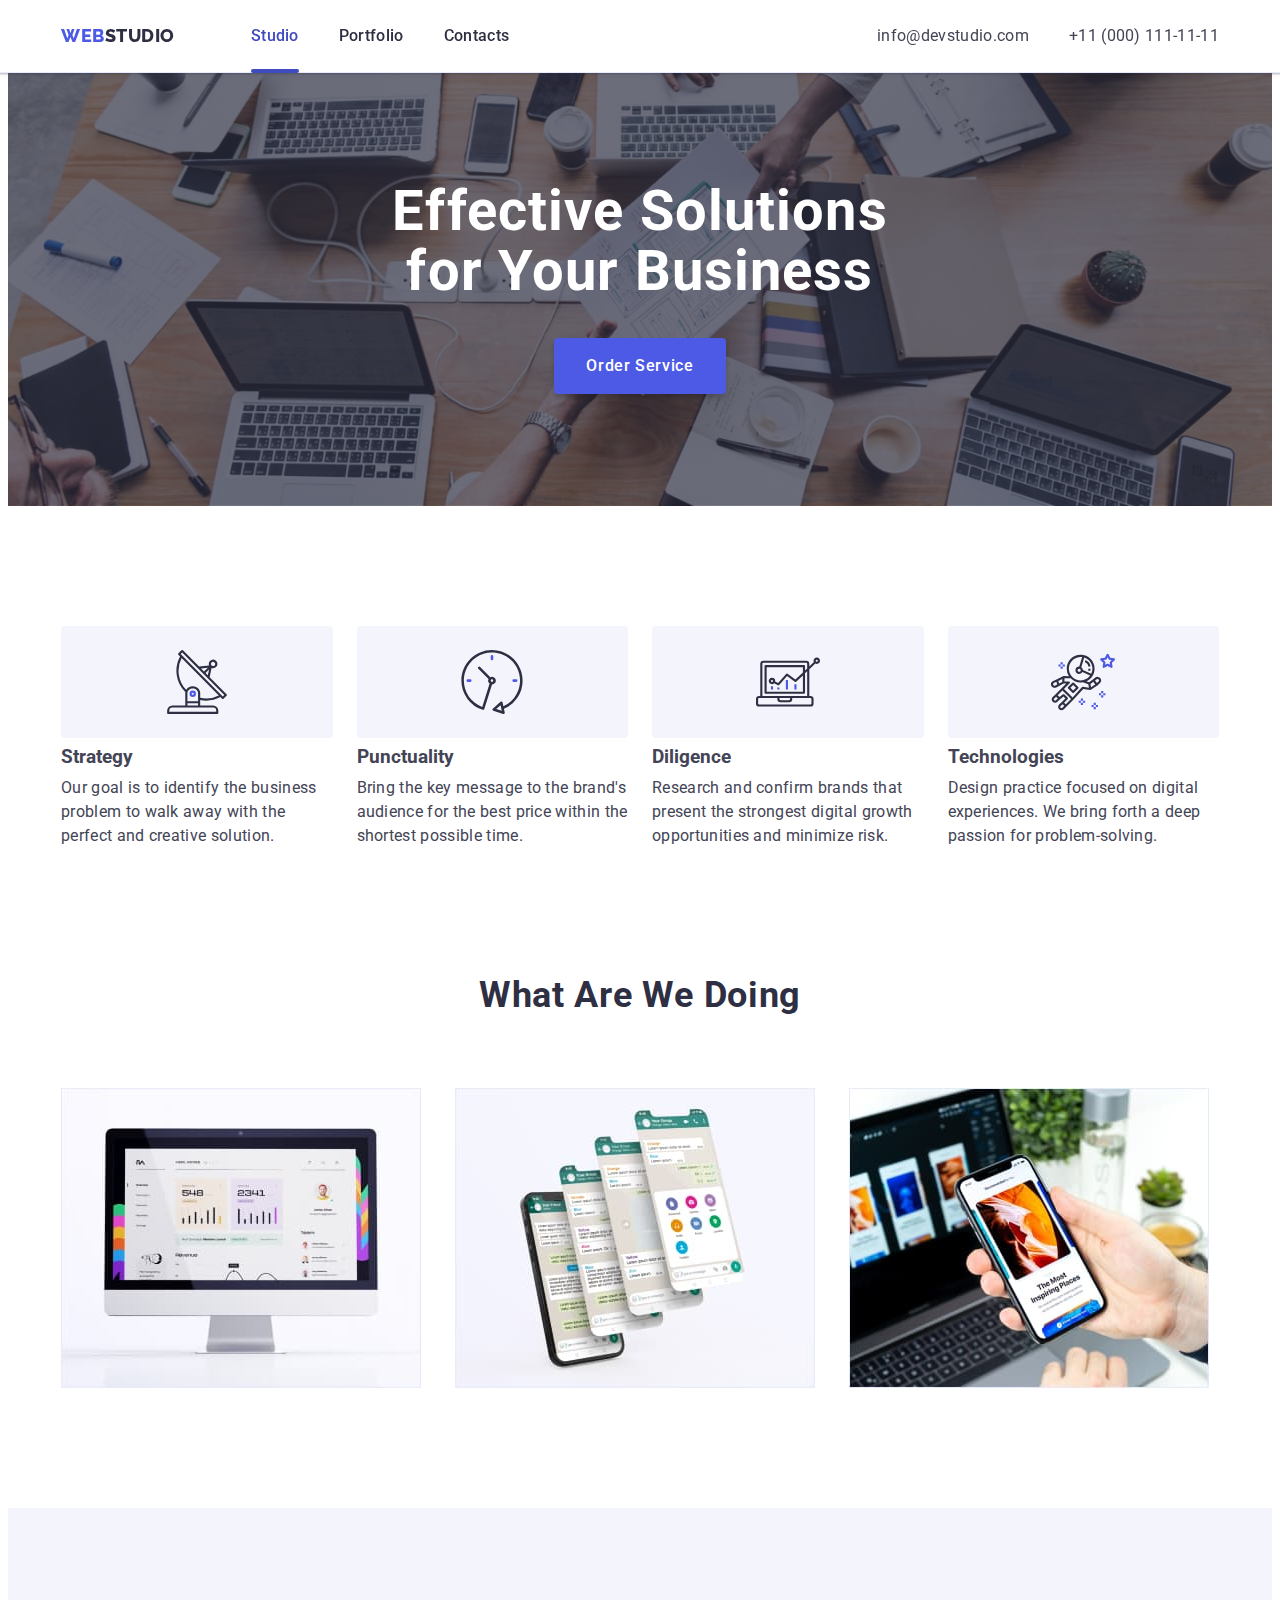
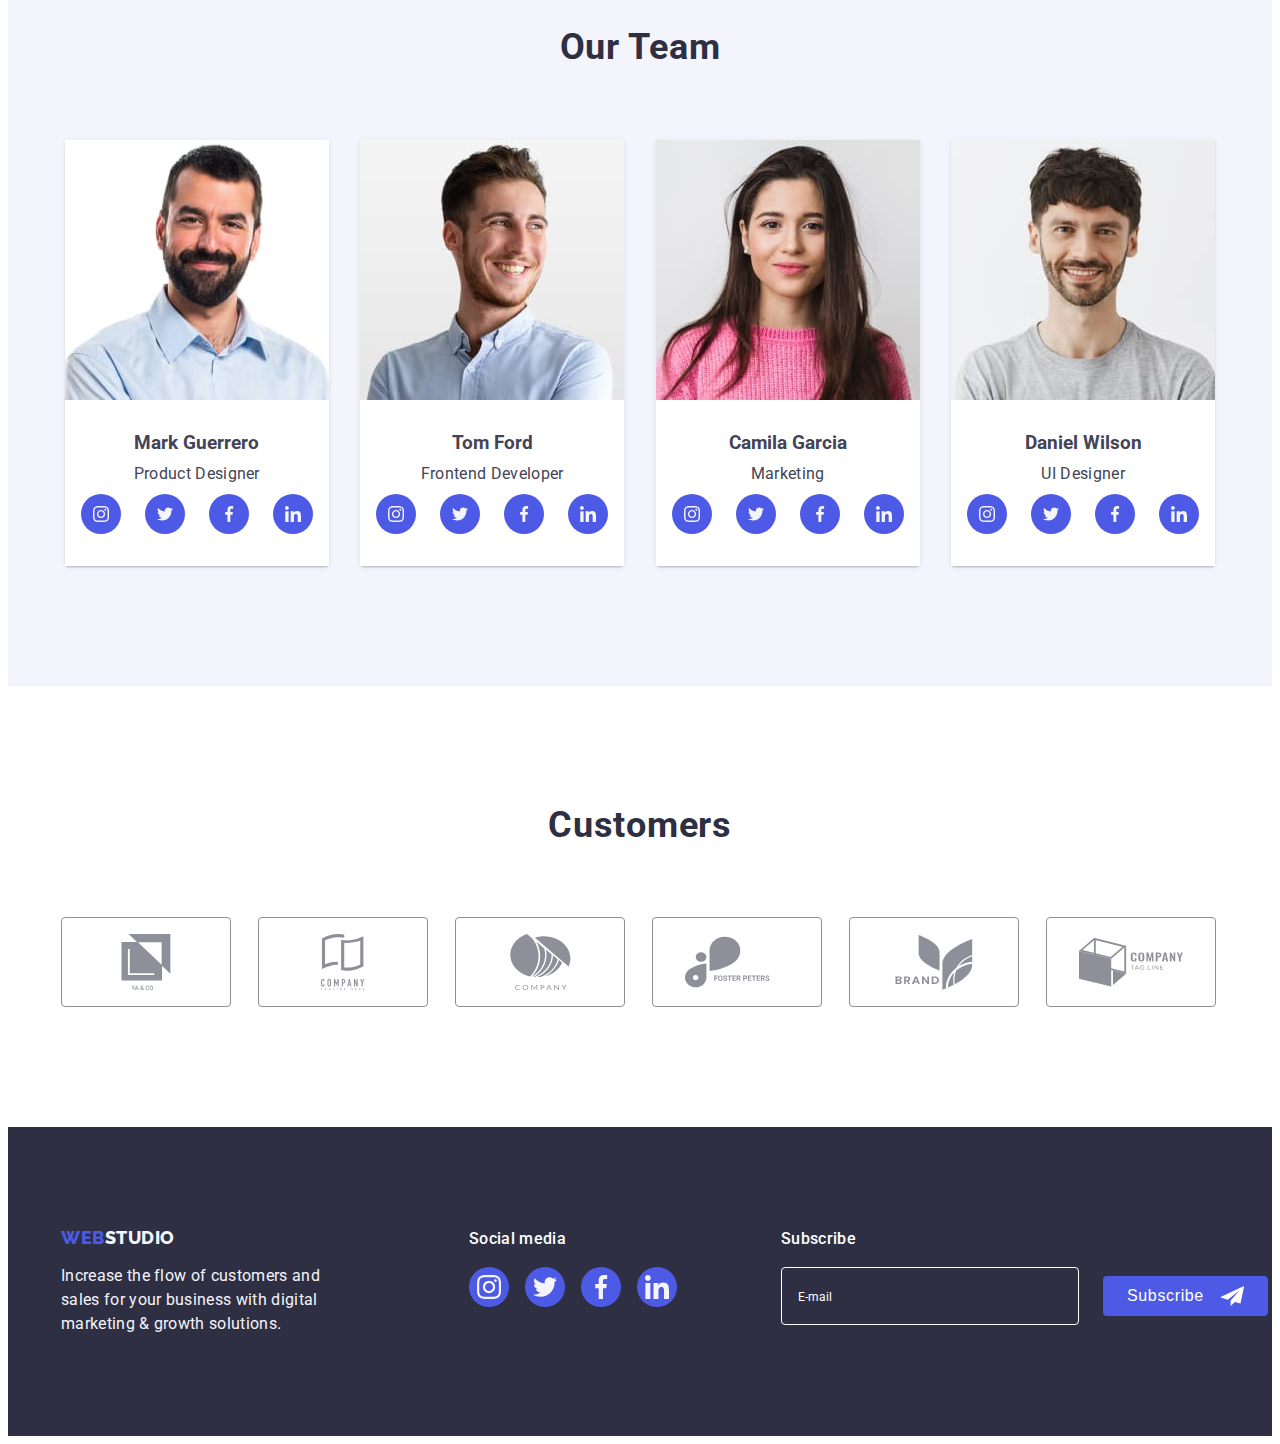
==== commit c017fc24: "home-w-correct" ====
--- a/index.html
+++ b/index.html
@@ -21,8 +21,8 @@
     <title>webstudio</title>
   </head>
   <body class="body">
+    
     <!-- header -->
-
     <header class="header">
       <div class="container header-container">
         <nav class="navigation">
@@ -454,7 +454,7 @@
           <h2 class="section-title customers">Customers</h2>
           <ul class="list list-customers">
             <li class="item-list-customers">
-              <a class="link-customers" href="">
+              <a class="link-customers link" href="">
                 <svg class="icon-customers" width="104" height="56">
                   <use href="./images/icons.svg#group"></use>
                 </svg>
--- a/css/styles.css
+++ b/css/styles.css
@@ -516,7 +516,9 @@
 
 
 /*====section advantages==== */
-
+.subtitle {
+  margin-bottom: 8px;
+}
 @media screen and (max-width:1157px) {
  .icon-container{
   display: none;
@@ -532,12 +534,12 @@
   padding-top: 96px;
   padding-bottom: 96px;
 }
-.text{
+.item-advantages{
   margin-bottom: 72px;
 }
-.subtitle {
+/* .subtitle {
   margin-bottom: 8px;
-}
+} */
 }
 @media screen and (min-width:768px) {
 .list-advantages {
@@ -577,6 +579,7 @@
 .text {
   line-height: 1.5;
   letter-spacing: 0.02em;
+  margin-bottom: 8px;
 }
 } 
 
@@ -737,6 +740,7 @@
 }
 
 .link-customers{
+  margin: 0;
 max-width: 168px;
 height: 88px;
 display: flex;
@@ -771,6 +775,7 @@
 
 @media screen and (max-width:767px){
 .list-customers{
+  
   display: flex;
     flex-wrap: wrap;
     row-gap: 72px;
@@ -952,8 +957,11 @@
     column-gap: 24px;
   }
   .logo-footer{
-    max-width: 264px;
-  }
+    width: 264px;
+  }
+    .text-footer {
+      width: 264px;
+    }
     .subscribe-container {
       display: flex;
       align-items: baseline;
@@ -1080,7 +1088,7 @@
 .link-portfolio:focus .text-card{
   transform: translateY(0%);
 }
-/* ======modal-window====== */
+/* ==========modal-window============ */
 .backdrop{
   position:fixed ;
   top: 0;
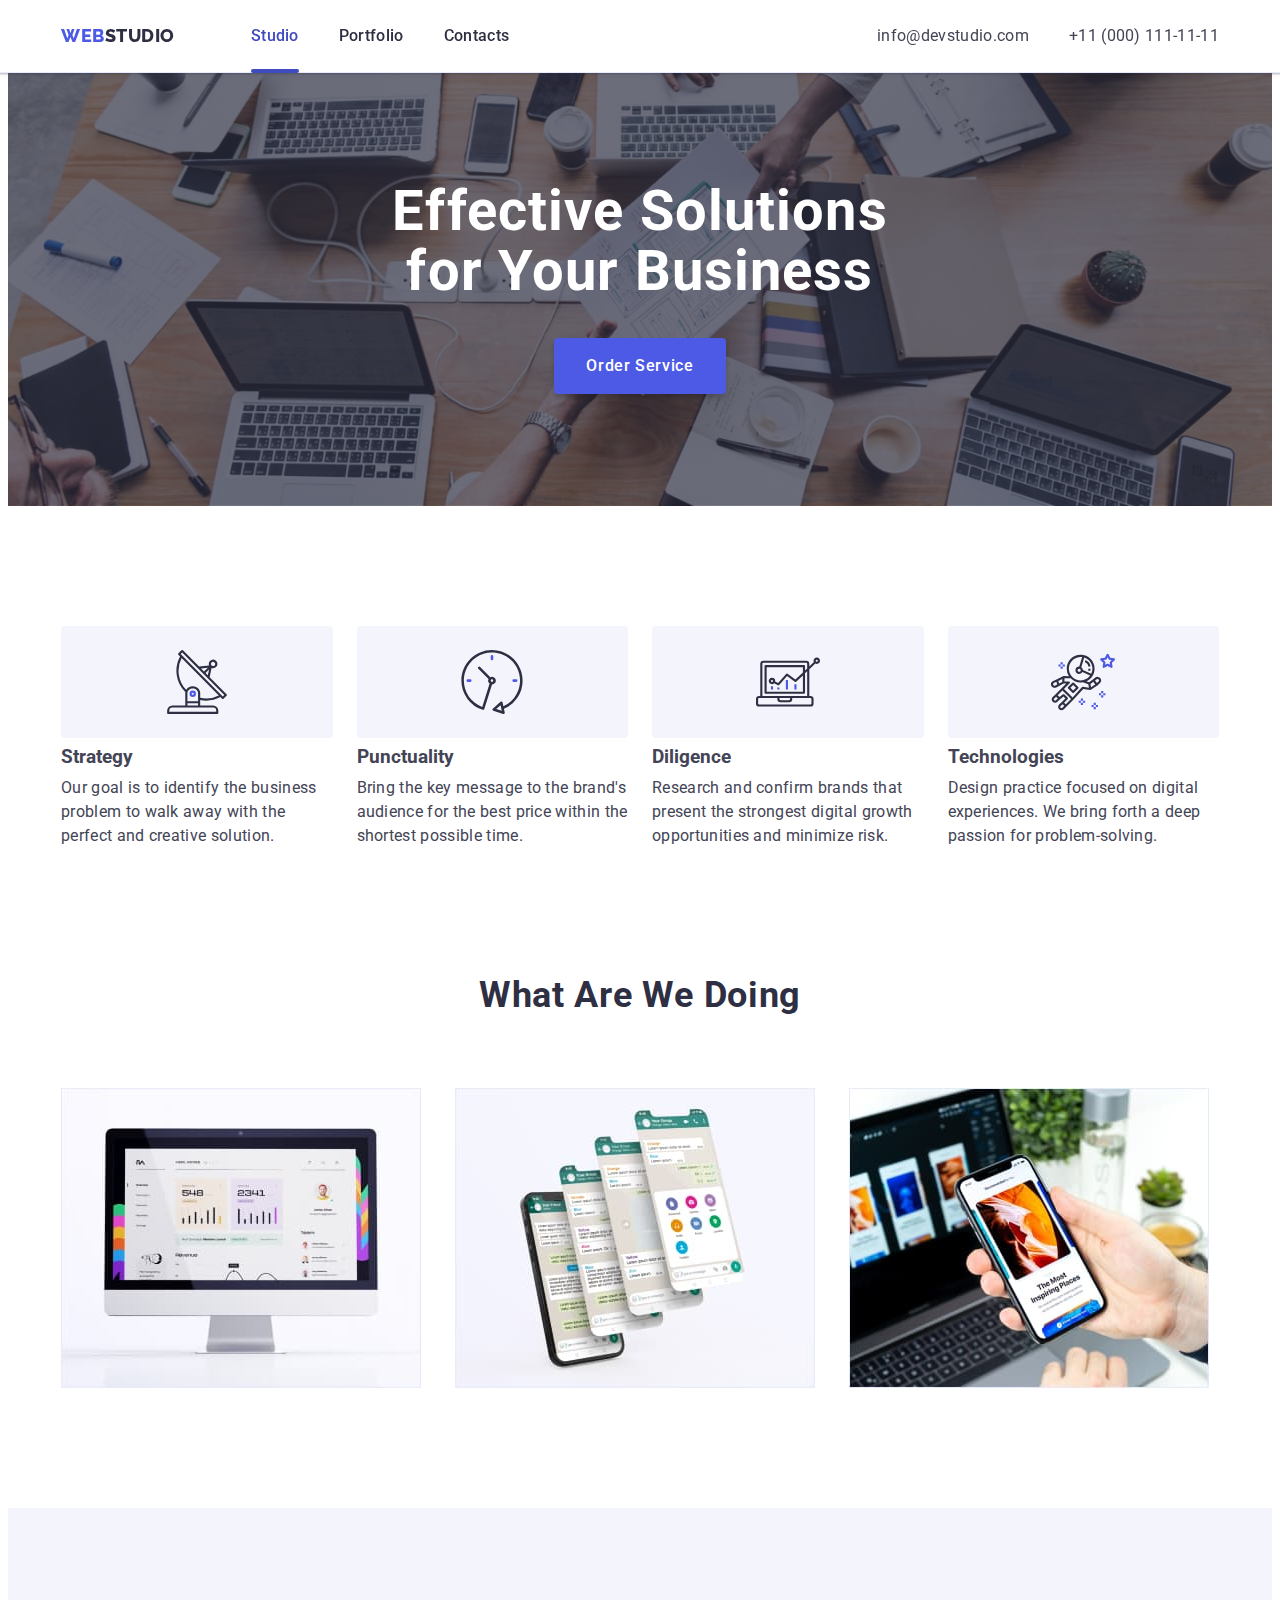
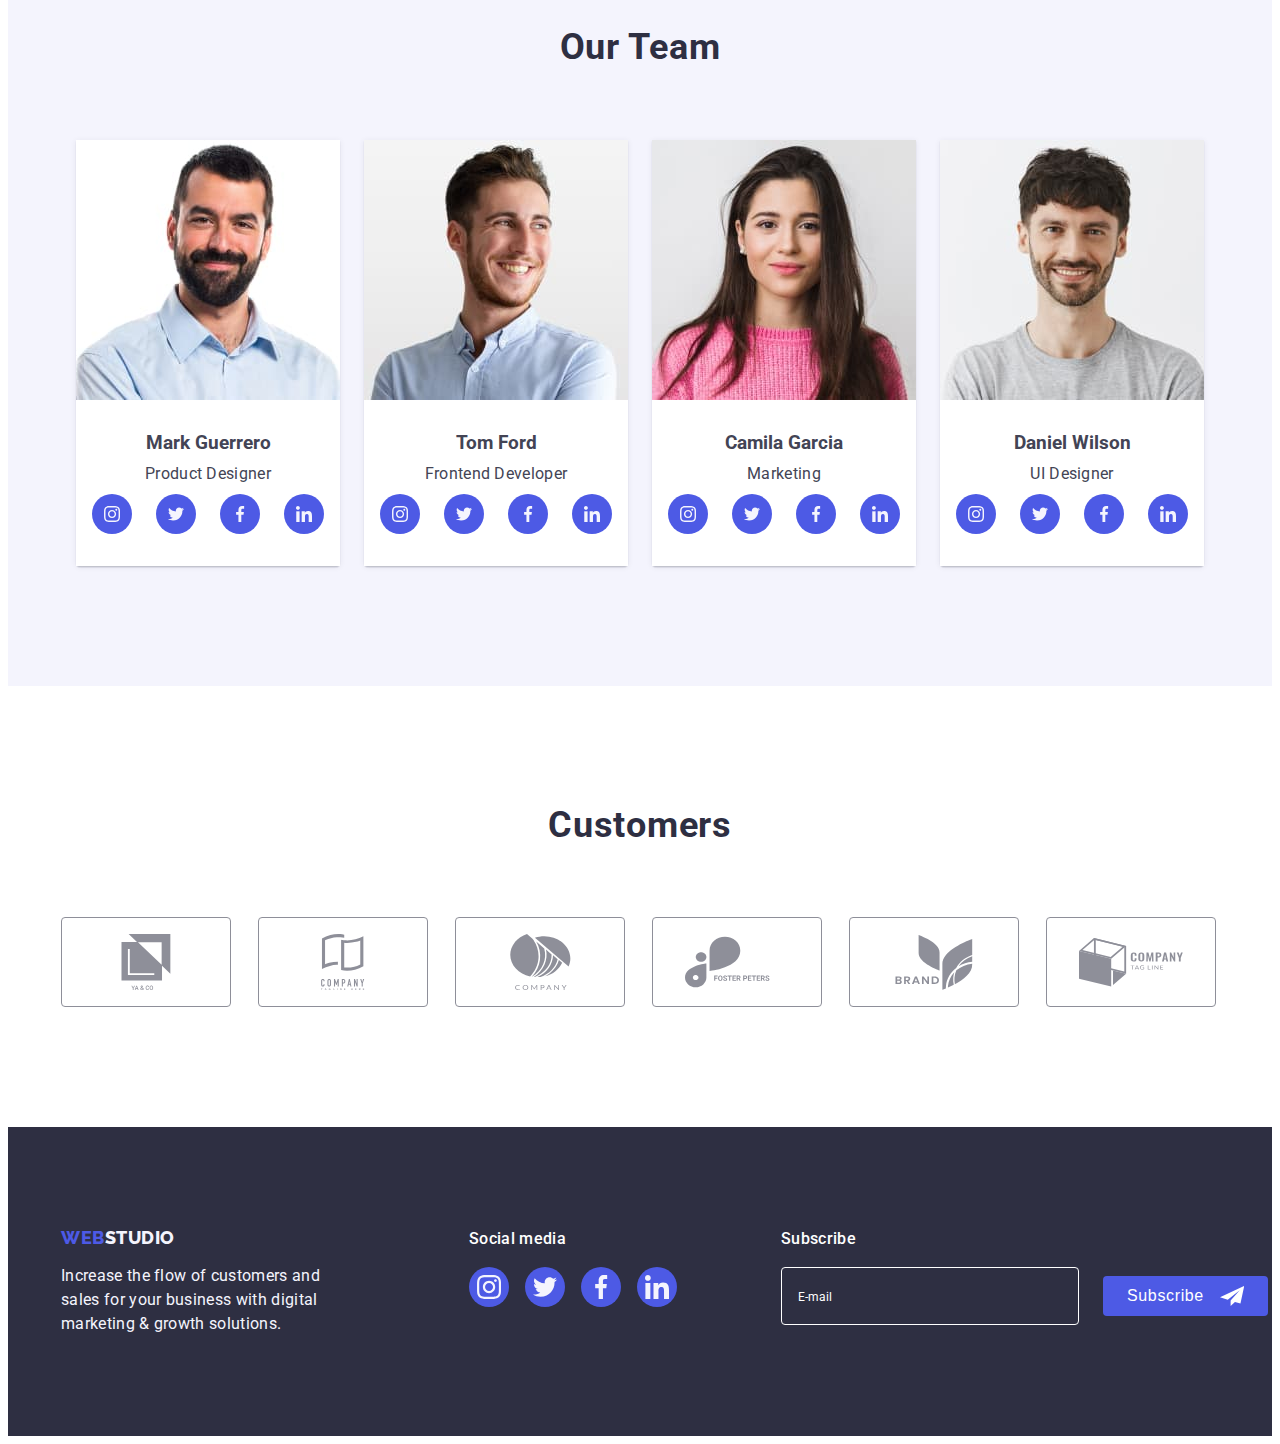
==== commit 4dd20b5d: "hw margin" ====
--- a/index.html
+++ b/index.html
@@ -74,7 +74,7 @@
             </button>
             <ul class="list list-menu">
               <li class="item-list-menu">
-                <a class="link link-menu" href="./index.html">Studio</a>
+                <a class="link link-menu active-nav" href="./index.html">Studio</a>
               </li>
               <li class="item-list-menu">
                 <a class="link link-menu" href="./portfolio.html">Portfolio</a>
@@ -85,7 +85,7 @@
             </ul>
             <ul class="list contacts">
               <li class="item-contacts-tel">
-                <a class="link link-contact link-tel" href="tel:+110001111111"
+                <a class="link link-contact link-tel active-nav" href="tel:+110001111111"
                   >+11 (000) 111-11-11</a
                 >
               </li>
--- a/css/styles.css
+++ b/css/styles.css
@@ -160,7 +160,9 @@
       color: var(--secondary-color);
       transition: color var(--transition);
     }
-  
+        .active-nav {
+          color: var(--hover-focus);
+        }
     .item-list-menu>.link-menu:hover,
     .item-list-menu>.link-menu:focus {
       color: var(--hover-focus);
@@ -176,7 +178,6 @@
       line-height: 1.11;
       letter-spacing: 0.02em;
       text-transform: capitalize;
-      color: var(--primary-color);
   
     }
   
@@ -468,6 +469,7 @@
         margin-right: auto;
         margin-left: auto;
         margin-top: 70px;
+        max-width: 1140px;
       }
       
       .hero-title {
@@ -516,6 +518,9 @@
 
 
 /*====section advantages==== */
+.text{
+  margin-bottom: 8px;
+}
 .subtitle {
   margin-bottom: 8px;
 }
@@ -536,20 +541,19 @@
 }
 .item-advantages{
   margin-bottom: 72px;
-}
-/* .subtitle {
-  margin-bottom: 8px;
-} */
+} 
 }
 @media screen and (min-width:768px) {
 .list-advantages {
+ 
   display: flex;
   flex-wrap:wrap;
   row-gap: 72px;
   column-gap: 24px;
 } 
  .item-advantages {
-   flex-basis: calc((100% - 1 * 24px) / 2);
+  margin: 0;
+  flex-basis: calc((100% - 1 * 24px) / 2);
   
 }
 }
@@ -579,7 +583,7 @@
 .text {
   line-height: 1.5;
   letter-spacing: 0.02em;
-  margin-bottom: 8px;
+ 
 }
 } 
 
@@ -703,6 +707,7 @@
     display: flex;
     flex-direction: column;
     align-items: center;
+    justify-content: center;
     gap: 72px;
   }
  }
@@ -711,11 +716,13 @@
      display: flex;
      align-items: center;
      flex-wrap: wrap;
+     justify-content: center;
      row-gap: 64px;
      column-gap: 24px;
    }
 
    .list-team-item {
+    margin: 0;
      flex-basis: calc((100% - 1 * 24px) / 2);
  }
 }
@@ -740,8 +747,7 @@
 }
 
 .link-customers{
-  margin: 0;
-max-width: 168px;
+width: 168px;
 height: 88px;
 display: flex;
 justify-content: center;
@@ -777,12 +783,15 @@
 .list-customers{
   
   display: flex;
+  align-items: center;
+  justify-content: center;
     flex-wrap: wrap;
     row-gap: 72px;
     column-gap: 16px;
   }
   
   .item-list-customers {
+    margin: 0;
     flex-basis: calc((100% - 16px) / 2);
   
   }
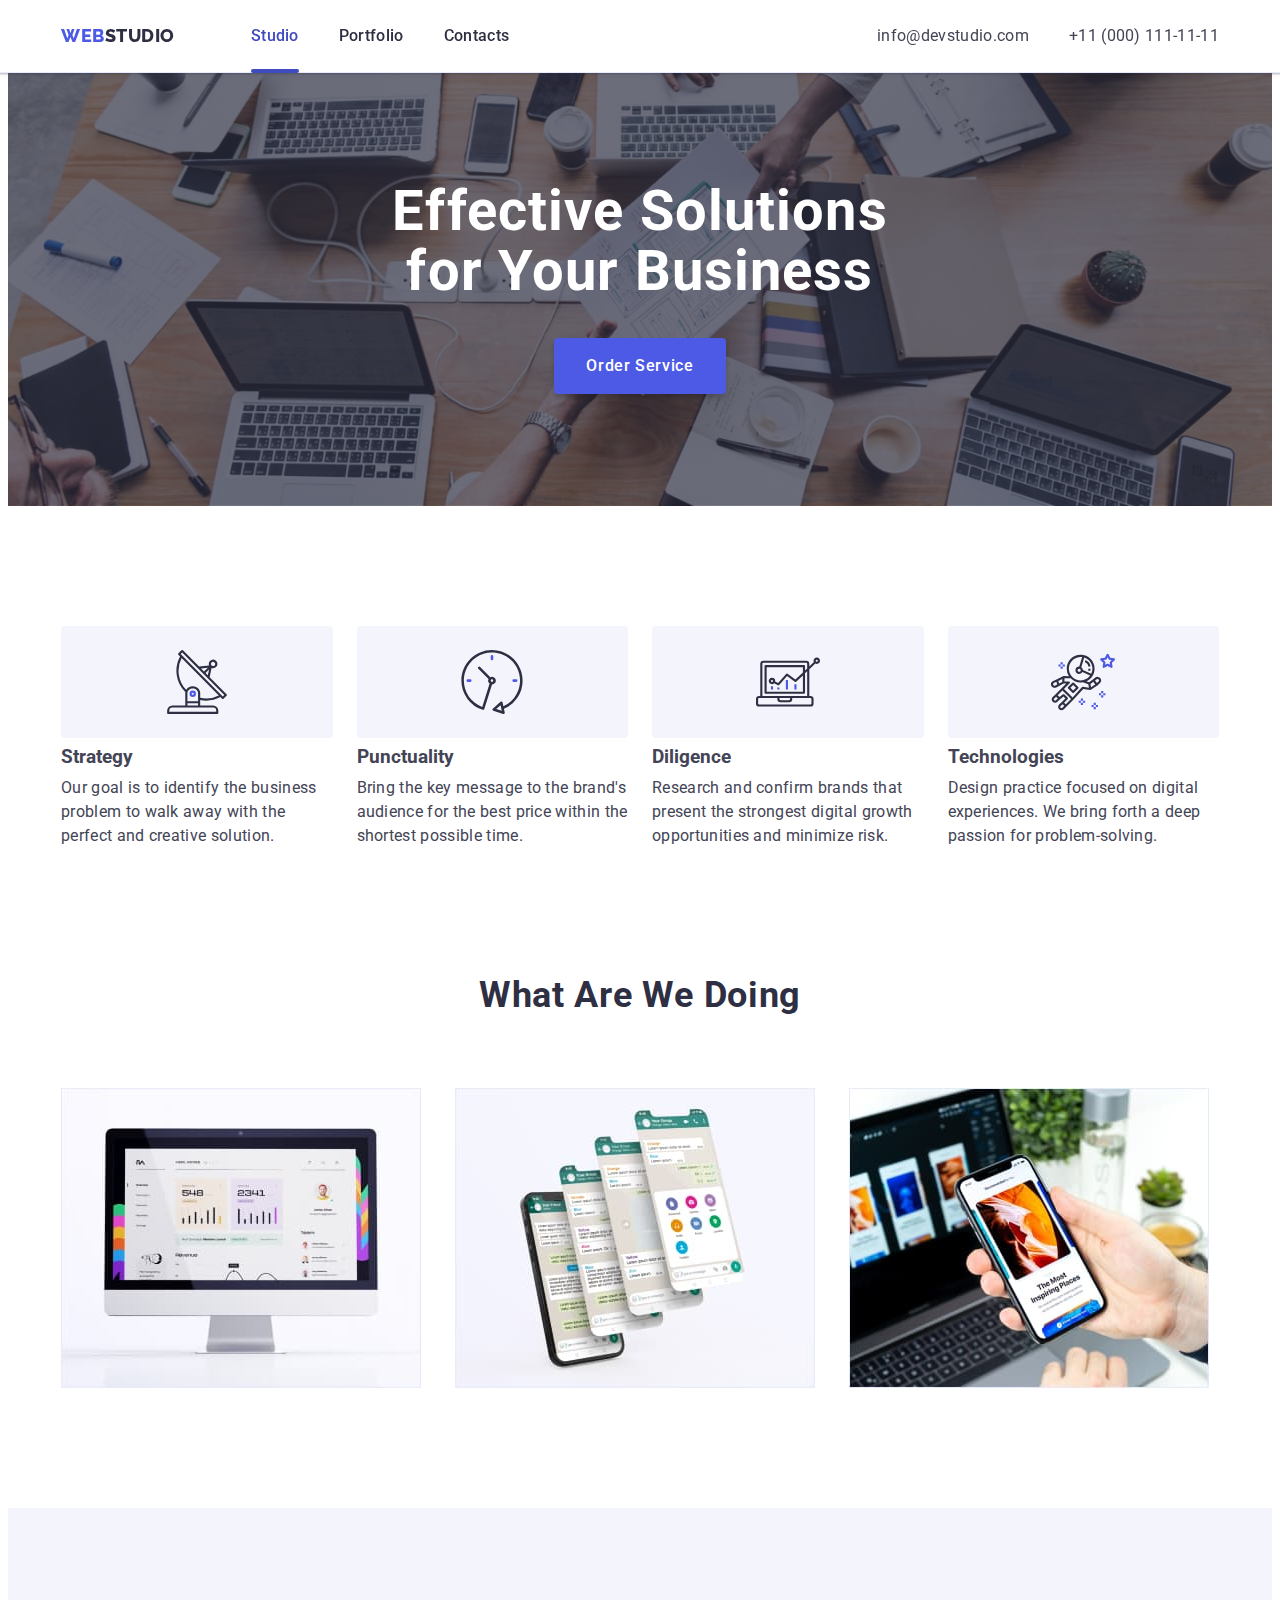
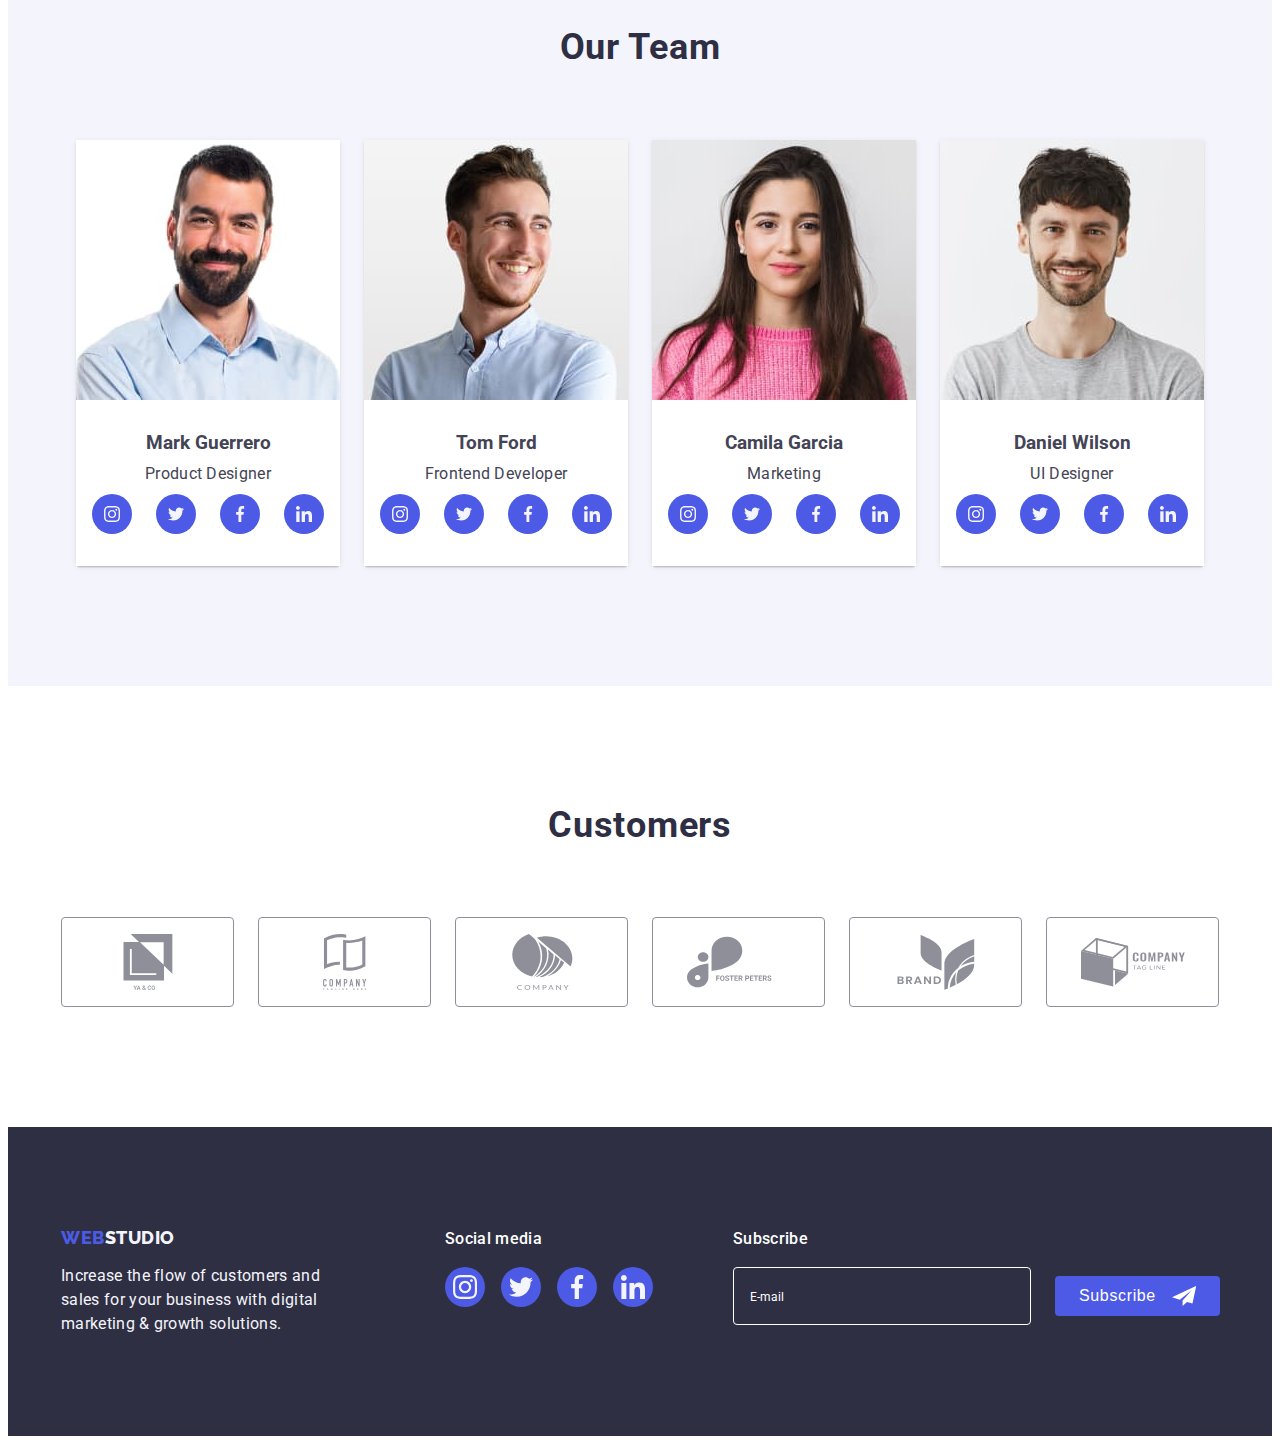
==== commit c0be7480: "homework-cor" ====
--- a/index.html
+++ b/index.html
@@ -450,7 +450,7 @@
       <!-- customers -->
 
       <section class="section-customers">
-        <div class="container">
+        <div class="container customers-container">
           <h2 class="section-title customers">Customers</h2>
           <ul class="list list-customers">
             <li class="item-list-customers">
--- a/css/styles.css
+++ b/css/styles.css
@@ -96,15 +96,14 @@
       position: fixed;
       top: 0;
       left: 0;
-      max-width: 100%;
-       max-height: 100%;
-      z-index: 1000;
+      width: 100%;
+      height: 100%;
       background-color: var(--primary-background);
       opacity: 0;
       visibility: hidden;
       pointer-events: none;
       transition: opasity var(--transition),
-        visibility var(--transition);
+      visibility var(--transition);
       padding: 24px;
   
     }
@@ -112,6 +111,9 @@
     .mobile-menu-container {
       position: relative;
       padding: 55px 11px 16px 16px;
+      display: flex;
+      flex-direction: column;
+      height: 100%;
     }
   
     .mobile-close-btn {
@@ -148,10 +150,10 @@
       fill: var(--primary-background);
     }
   
-    .item-list-menu {
+    .item-list-menu:not(:last-child) {
       margin-bottom: 40px;
     }
-  
+    
     .link-menu {
       font-weight: 700;
       font-size: 36px;
@@ -160,6 +162,7 @@
       color: var(--secondary-color);
       transition: color var(--transition);
     }
+    
         .active-nav {
           color: var(--hover-focus);
         }
@@ -169,7 +172,7 @@
     }
   
     .list-menu {
-      margin-bottom: 284px;
+      margin-bottom: auto;
     }
   
     .link-tel {
@@ -373,125 +376,26 @@
 }
   
 /*==== hero==== */
-@media screen and (max-width:767px) {
-  .hero {
-    background-image: linear-gradient(rgba(46, 47, 66, 0.7), rgba(46, 47, 66, 0.7)),
-      url(../images/mobal-photo/Dark-bg.jpg);
-    background-repeat: no-repeat;
-    background-position: center;
-    background-size: cover;
-    background-color: var(--secondary-color);
-    padding-top: 112px;
-    padding-bottom: 112px;
-    margin-right: auto;
-    margin-left: auto;
-    margin-top: 70px;
-  }
-  .hero-title {
-    font-weight: 700;
-    font-size: 36px;
-    line-height: 1.11;
-    text-align: center;
-    letter-spacing: 0.02em;
-    color: var(--primary-background);
-
-    max-width: 320px;
-    text-align: center;
-    margin-left: auto;
-    margin-right: auto;
-    margin-bottom: 72px;
-  }
-}
-@media screen and (min-device-pixel-ratio) and (min-width:428px),
-       screen and (min-resolution: 192dpi) and (min-width:428px),
-       screen and (min-resolution: 2dppx) and (min-width:428px) {
-  hero{
-    background-image: linear-gradient(rgba(46, 47, 66, 0.7), rgba(46, 47, 66, 0.7)),
-        url(../images/mobal-photo/Dark-bg@2x.jpg);
-  }
-}
-@media screen and (min-width:768px) {
-  .hero {
-    background-image: linear-gradient(rgba(46, 47, 66, 0.7), rgba(46, 47, 66, 0.7)),
-      url(../images/tablet-photo/background-tab.jpg);
-      background-repeat: no-repeat;
-      background-position: center;
-      background-size: cover;
-      background-color: var(--secondary-color); 
-      padding-top: 112px;
-      padding-bottom: 112px;
-      margin-right: auto;
-      margin-left: auto; 
-      margin-top: 70px;
-  }
-    .hero-title {
-    font-weight: 700;
-      font-size: 56px;
-      line-height: 1.07;
-      text-align: center;
-      letter-spacing: 0.02em;
-      color: var(--primary-background);
-      max-width: 496px;
-      text-align: center;
-      margin-left: auto;
-      margin-right: auto;
-      margin-bottom: 36px;
-    }
-}
-
-@media screen and (min-device-pixel-ratio) and (min-width:768px),
-screen and (min-resolution: 192dpi) and (min-width:768px),
-screen and (min-resolution: 2dppx) and (min-width:768px) {
-  .hero {
-    background-image: linear-gradient(rgba(46, 47, 66, 0.7), rgba(46, 47, 66, 0.7)),
-      url(../images/tablet-photo/background-tab@2x.jpg);
-      }
- }
-@media screen and (min-width:1158px) {
-  .hero {
-    background-image: linear-gradient(rgba(46, 47, 66, 0.7), rgba(46, 47, 66, 0.7)),
-      url(../images/desk-top-photo/people-office.jpg);
-  }
-}
-
-@media screen and (min-device-pixel-ratio) and (min-width:1158px),
-screen and (min-resolution: 192dpi) and (min-width:1158px),
-screen and (min-resolution: 2dppx) and (min-width:1158px) {
-  .hero {
-    background-image: linear-gradient(rgba(46, 47, 66, 0.7), rgba(46, 47, 66, 0.7)),
-      url(../images/desk-top-photo/people-office\ @2x.jpg);
-      background-repeat: no-repeat;
-        background-position: center;
-        background-size: cover;
-        background-color: var(--secondary-color);
-        padding-top: 188px;
-        padding-bottom: 188px;
-        margin-right: auto;
-        margin-left: auto;
-        margin-top: 70px;
-        max-width: 1140px;
-      }
-      
-      .hero-title {
-        font-weight: 700;
-        font-size: 56px;
-        line-height: 1.07;
-        text-align: center;
-        letter-spacing: 0.02em;
-        color: var(--primary-background);
-        max-width: 496px;
-        text-align: center;
-        margin-left: auto;
-        margin-right: auto;
-        margin-bottom: 48px;
-  }
-}
-
+.hero {
+  background-image: linear-gradient(rgba(46, 47, 66, 0.7), rgba(46, 47, 66, 0.7)),
+    url(../images/mobal-photo/Dark-bg.jpg); 
+  background-repeat: no-repeat;
+  background-position: center;
+  background-size: cover;
+  background-color: var(--secondary-color);
+  padding-top: 112px;
+  padding-bottom: 112px;
+  margin-right: auto;
+  margin-left: auto;
+  margin-top: 70px;
+  max-width: 1440px;
+}
 .hero-container {
   margin-left: auto;
   margin-right: auto;
   text-align: center;
 }
+
 .hero-button {
   font-family: "Roboto", sans-serif;
   font-weight: 500;
@@ -511,11 +415,95 @@
   border: none;
   transition: background-color 250ms cubic-bezier(0.4, 0, 0.2, 1);
 }
+
 .hero-button:hover,
 .hero-button:focus {
   background: var(--hover-focus);
 }
-
+@media screen and (max-width:767px) {
+  
+  .hero-title {
+    font-weight: 700;
+    font-size: 36px;
+    line-height: 1.11;
+    text-align: center;
+    letter-spacing: 0.02em;
+    color: var(--primary-background);
+
+    max-width: 320px;
+    text-align: center;
+    margin-left: auto;
+    margin-right: auto;
+    margin-bottom: 72px;
+  }
+}
+@media screen and (min-device-pixel-ratio) and (max-width:767px),
+       screen and (min-resolution: 192dpi) and (max-width:767px),
+       screen and (min-resolution: 2dppx) and (max-width:767px) {
+  .hero{
+    background-image: linear-gradient(rgba(46, 47, 66, 0.7), rgba(46, 47, 66, 0.7)),
+        url(../images/mobal-photo/Dark-bg@2x.jpg);
+  }
+}
+@media screen and (min-width:768px) {
+   .hero {
+    background-image: linear-gradient(rgba(46, 47, 66, 0.7), rgba(46, 47, 66, 0.7)),
+      url(../images/tablet-photo/background-tab.jpg);
+   }
+    .hero-title { 
+    font-weight: 700;
+      font-size: 56px;
+      line-height: 1.07;
+      text-align: center;
+      letter-spacing: 0.02em;
+      color: var(--primary-background);
+      max-width: 496px;
+      text-align: center;
+      margin-left: auto;
+      margin-right: auto;
+      margin-bottom: 36px;
+    }
+}
+
+@media screen and (min-device-pixel-ratio) and (min-width:768px),
+screen and (min-resolution: 192dpi) and (min-width:768px),
+screen and (min-resolution: 2dppx) and (min-width:768px) {
+  .hero {
+    background-image: linear-gradient(rgba(46, 47, 66, 0.7), rgba(46, 47, 66, 0.7)),
+      url(../images/tablet-photo/background-tab@2x.jpg);
+      }
+ }
+@media screen and (min-width:1158px) {
+  .hero {
+    background-image: linear-gradient(rgba(46, 47, 66, 0.7), rgba(46, 47, 66, 0.7)),
+      url(../images/desk-top-photo/people-office.jpg);
+  }
+}
+
+@media screen and (min-device-pixel-ratio) and (min-width:1158px),
+screen and (min-resolution: 192dpi) and (min-width:1158px),
+screen and (min-resolution: 2dppx) and (min-width:1158px) {
+  .hero {
+    background-image: linear-gradient(rgba(46, 47, 66, 0.7), rgba(46, 47, 66, 0.7)),
+      url(../images/desk-top-photo/people-office\ @2x.jpg); 
+        padding-top: 188px;
+        padding-bottom: 188px;
+      }
+      
+      .hero-title {
+        font-weight: 700;
+        font-size: 56px;
+        line-height: 1.07;
+        text-align: center;
+        letter-spacing: 0.02em;
+        color: var(--primary-background);
+        max-width: 496px;
+        text-align: center;
+        margin-left: auto;
+        margin-right: auto;
+        margin-bottom: 48px;
+  }
+}
 
 /*====section advantages==== */
 .text{
@@ -544,8 +532,10 @@
 } 
 }
 @media screen and (min-width:768px) {
+  .title-advantages{
+    text-align: start;
+  }
 .list-advantages {
- 
   display: flex;
   flex-wrap:wrap;
   row-gap: 72px;
@@ -583,7 +573,6 @@
 .text {
   line-height: 1.5;
   letter-spacing: 0.02em;
- 
 }
 } 
 
@@ -747,7 +736,6 @@
 }
 
 .link-customers{
-width: 168px;
 height: 88px;
 display: flex;
 justify-content: center;
@@ -791,11 +779,16 @@
   }
   
   .item-list-customers {
-    margin: 0;
+    
     flex-basis: calc((100% - 16px) / 2);
   
   }
 
+}
+@media screen and (min-width:768px) and (max-width:1157px) {
+  .customers-container {
+      max-width: 584px;
+    }
 }
  @media screen and (min-width:768px) {
    .list-customers {
@@ -957,7 +950,7 @@
     margin-bottom: auto;
    }
 }
-@media screen and (min-width:768px) {
+@media  screen and (min-width:768px) and (max-width:1157px) {
 .container-footer {
     display: flex;
     align-items: baseline;
@@ -965,6 +958,8 @@
     row-gap: 72px;
     column-gap: 24px;
   }
+}
+@media screen and (min-width:768px) {
   .logo-footer{
     width: 264px;
   }
@@ -988,7 +983,7 @@
    .container-footer {
     display: flex;
     align-items: baseline;
-    flex-wrap: nowrap;
+    flex-wrap: nowrap; 
   }
   .logo-footer {
     margin-right: 120px;
@@ -1319,4 +1314,4 @@
  }
  .button-send:focus,
  .button-send:hover{
-  background-color: var(--hover-focus);}+  background-color: var(--hover-focus);}
